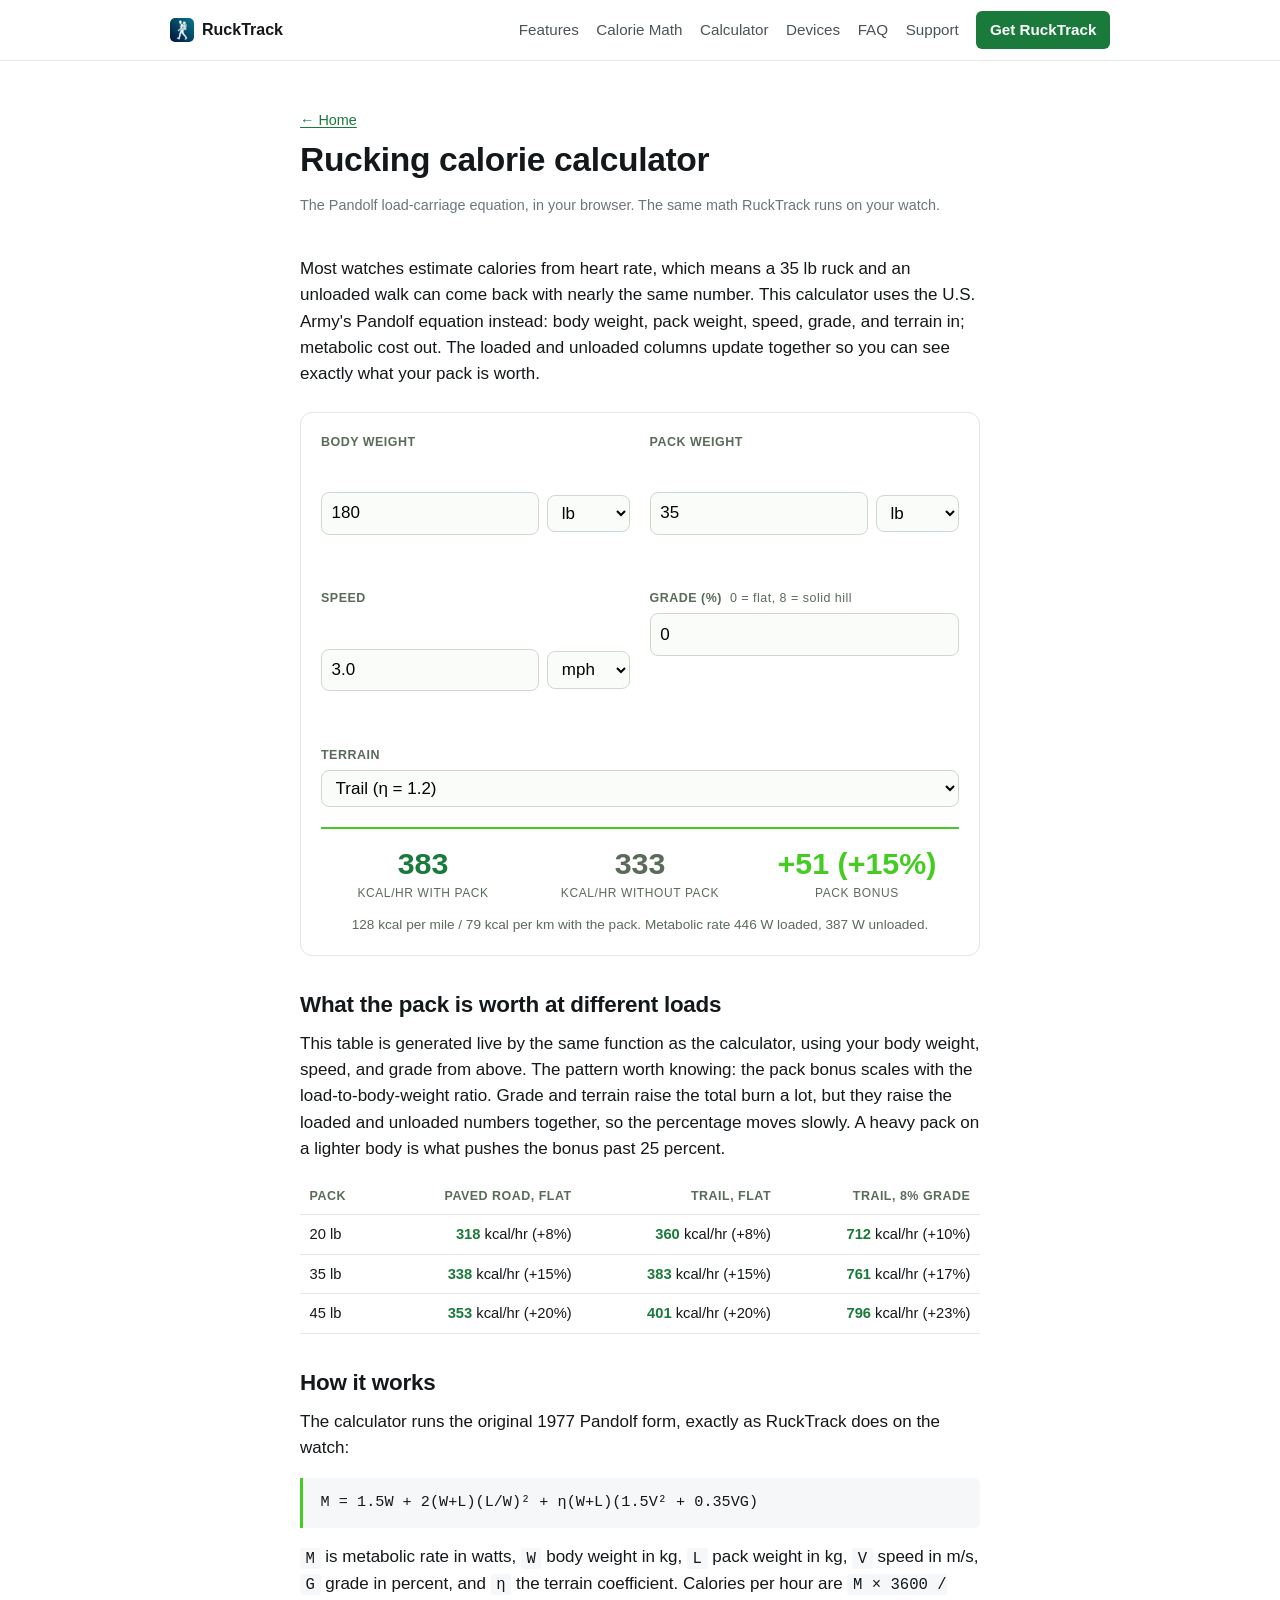
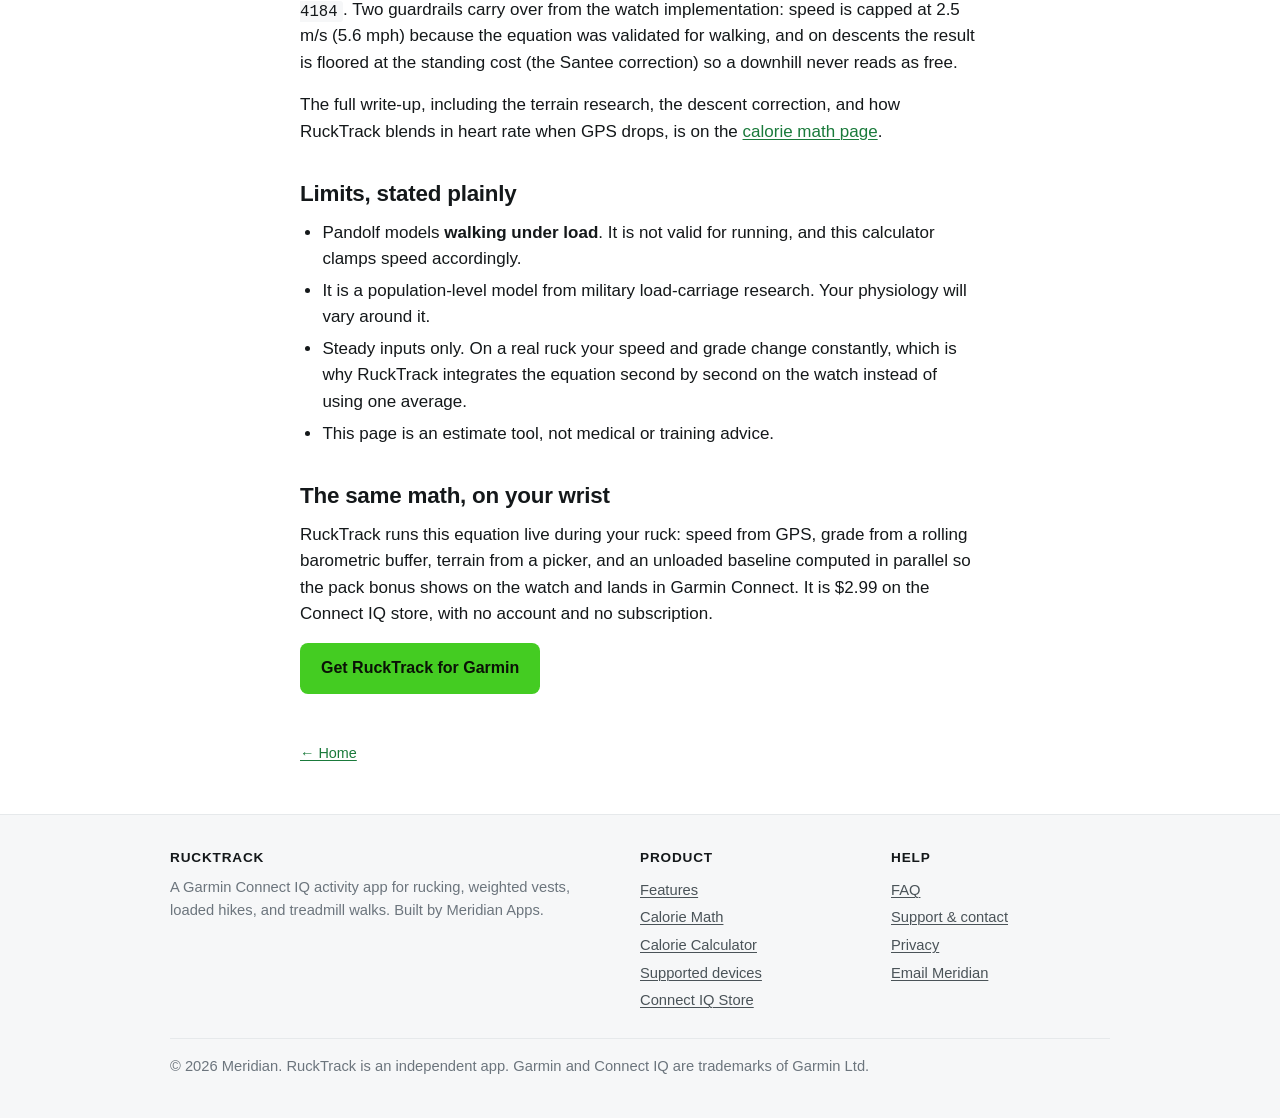
==== calculator.html @ ff13ce4f "Add interactive rucking calorie calculator (Pandolf equation) New calculator.html: body weight, pack" ====
<!DOCTYPE html>
<html lang="en">
<head>
<meta charset="utf-8">
<meta name="viewport" content="width=device-width,initial-scale=1">
<title>Rucking Calorie Calculator (Pandolf Equation) — RuckTrack</title>
<meta name="description" content="Free rucking calorie calculator using the U.S. Army Pandolf equation. Enter body weight, pack weight, speed, grade, and terrain to see calories per hour, loaded vs unloaded.">
<link rel="canonical" href="https://meridian-apps.github.io/rucktrack-docs/calculator.html">
<meta property="og:type" content="website">
<meta property="og:title" content="Rucking Calorie Calculator (Pandolf Equation)">
<meta property="og:description" content="Enter body weight, pack weight, speed, grade, and terrain. See calories per hour for a loaded carry vs an unloaded walk, computed with the U.S. Army Pandolf equation.">
<meta property="og:url" content="https://meridian-apps.github.io/rucktrack-docs/calculator.html">
<meta property="og:image" content="https://meridian-apps.github.io/rucktrack-docs/og-image.png">
<meta name="twitter:card" content="summary_large_image">
<meta name="twitter:title" content="Rucking Calorie Calculator (Pandolf Equation)">
<meta name="twitter:description" content="Calories per hour for a loaded carry vs an unloaded walk, computed with the U.S. Army Pandolf equation.">
<meta name="twitter:image" content="https://meridian-apps.github.io/rucktrack-docs/og-image.png">
<link rel="icon" type="image/png" href="icon.png">
<link rel="stylesheet" href="style.css">
<script type="application/ld+json">
{
  "@context": "https://schema.org",
  "@type": "WebApplication",
  "name": "Rucking Calorie Calculator",
  "url": "https://meridian-apps.github.io/rucktrack-docs/calculator.html",
  "applicationCategory": "HealthApplication",
  "operatingSystem": "Any (web browser)",
  "offers": { "@type": "Offer", "price": "0", "priceCurrency": "USD" },
  "description": "Rucking calorie calculator based on the U.S. Army Pandolf load-carriage equation: body weight, pack weight, speed, grade, and terrain in; calories per hour out, loaded vs unloaded.",
  "publisher": { "@type": "Organization", "name": "Meridian Apps" }
}
</script>
<style>
.calc { background: #fff; border: 1px solid #e2e8e2; border-radius: 12px; padding: 1.25rem; margin: 1.5rem 0; }
.calc-grid { display: grid; grid-template-columns: 1fr 1fr; gap: 0.9rem 1.2rem; }
@media (max-width: 560px) { .calc-grid { grid-template-columns: 1fr; } }
.calc label { display: block; font-size: 0.78rem; font-weight: 600; letter-spacing: 0.04em; text-transform: uppercase; color: #5a6b5a; margin-bottom: 0.3rem; }
.calc .row { display: flex; gap: 0.5rem; }
.calc input[type=number], .calc select { font: inherit; padding: 0.45rem 0.6rem; border: 1px solid #cfd8cf; border-radius: 8px; width: 100%; background: #fafcfa; }
.calc input[type=number]:focus, .calc select:focus { outline: 2px solid var(--brand-glow); border-color: var(--brand-glow); }
.calc .unit { flex: 0 0 5.2rem; }
.calc-results { margin-top: 1.25rem; padding-top: 1.1rem; border-top: 2px solid var(--brand-glow); display: grid; grid-template-columns: repeat(3, 1fr); gap: 0.8rem; text-align: center; }
@media (max-width: 560px) { .calc-results { grid-template-columns: 1fr; } }
.calc-results .num { font-size: 1.9rem; font-weight: 700; color: var(--brand); line-height: 1.1; }
.calc-results .num.bonus { color: var(--brand-glow); }
.calc-results .lbl { font-size: 0.75rem; letter-spacing: 0.05em; text-transform: uppercase; color: #5a6b5a; margin-top: 0.25rem; }
.calc-sub { text-align: center; font-size: 0.85rem; color: #5a6b5a; margin-top: 0.7rem; }
.calc-note { font-size: 0.8rem; color: #8a6d1f; background: #fdf6e3; border-radius: 8px; padding: 0.45rem 0.7rem; margin-top: 0.8rem; display: none; }
table.scen { width: 100%; border-collapse: collapse; margin: 1rem 0; font-size: 0.92rem; }
table.scen th, table.scen td { padding: 0.5rem 0.6rem; border-bottom: 1px solid #e2e8e2; text-align: right; }
table.scen th:first-child, table.scen td:first-child { text-align: left; }
table.scen thead th { font-size: 0.78rem; letter-spacing: 0.04em; text-transform: uppercase; color: #5a6b5a; }
table.scen td b { color: var(--brand); }
</style>
</head>
<body>

<nav class="topnav">
  <div class="topnav-inner">
    <a class="topnav-brand" href="./"><img src="icon.png" alt=""> RuckTrack</a>
    <div class="topnav-links">
      <a href="features.html">Features</a>
      <a href="calorie-math.html">Calorie Math</a>
      <a href="calculator.html">Calculator</a>
      <a href="devices.html">Devices</a>
      <a href="faq.html">FAQ</a>
      <a href="support.html">Support</a>
      <a class="topnav-cta" href="https://apps.garmin.com/apps/201e9e43-f33c-4b56-b3f5-8a67184e3d1c">Get RuckTrack</a>
    </div>
  </div>
</nav>

<div class="wrap-narrow content-page">
<div class="page-head">
<p class="back"><a href="./">&larr; Home</a></p>
<h1>Rucking calorie calculator</h1>
<p class="updated">The Pandolf load-carriage equation, in your browser. The same math RuckTrack runs on your watch.</p>
</div>

<p>Most watches estimate calories from heart rate, which means a 35 lb ruck and an unloaded walk can come back with nearly the same number. This calculator uses the U.S. Army's Pandolf equation instead: body weight, pack weight, speed, grade, and terrain in; metabolic cost out. The loaded and unloaded columns update together so you can see exactly what your pack is worth.</p>

<div class="calc" id="calc">
  <div class="calc-grid">
    <div>
      <label for="bw">Body weight</label>
      <div class="row">
        <input type="number" id="bw" value="180" min="60" max="660" step="1">
        <select id="bwu" class="unit"><option value="lb" selected>lb</option><option value="kg">kg</option></select>
      </div>
    </div>
    <div>
      <label for="pw">Pack weight</label>
      <div class="row">
        <input type="number" id="pw" value="35" min="0" max="220" step="1">
        <select id="pwu" class="unit"><option value="lb" selected>lb</option><option value="kg">kg</option></select>
      </div>
    </div>
    <div>
      <label for="sp">Speed</label>
      <div class="row">
        <input type="number" id="sp" value="3.0" min="0.5" max="6" step="0.1">
        <select id="spu" class="unit"><option value="mph" selected>mph</option><option value="kmh">km/h</option></select>
      </div>
    </div>
    <div>
      <label for="gr">Grade (%) <span style="font-weight:400;text-transform:none">&nbsp;0 = flat, 8 = solid hill</span></label>
      <input type="number" id="gr" value="0" min="-20" max="20" step="1">
    </div>
    <div style="grid-column: 1 / -1;">
      <label for="tr">Terrain</label>
      <select id="tr">
        <option value="1.0">Paved road (&eta; = 1.0)</option>
        <option value="1.05">Gravel / dirt road (&eta; = 1.05)</option>
        <option value="1.2" selected>Trail (&eta; = 1.2)</option>
        <option value="1.5">Sand (&eta; = 1.5)</option>
        <option value="2.5">Soft snow (&eta; = 2.5)</option>
      </select>
    </div>
  </div>

  <div class="calc-results">
    <div><div class="num" id="rLoaded">&ndash;</div><div class="lbl">kcal/hr with pack</div></div>
    <div><div class="num" id="rUnloaded" style="color:#5a6b5a">&ndash;</div><div class="lbl">kcal/hr without pack</div></div>
    <div><div class="num bonus" id="rBonus">&ndash;</div><div class="lbl">pack bonus</div></div>
  </div>
  <div class="calc-sub" id="rSub"></div>
  <div class="calc-note" id="rNote"></div>
</div>

<h2>What the pack is worth at different loads</h2>
<p>This table is generated live by the same function as the calculator, using your body weight, speed, and grade from above. The pattern worth knowing: the pack bonus scales with the load-to-body-weight ratio. Grade and terrain raise the total burn a lot, but they raise the loaded and unloaded numbers together, so the percentage moves slowly. A heavy pack on a lighter body is what pushes the bonus past 25 percent.</p>

<table class="scen" id="scenTable">
  <thead><tr><th>Pack</th><th>Paved road, flat</th><th>Trail, flat</th><th>Trail, 8% grade</th></tr></thead>
  <tbody></tbody>
</table>

<h2>How it works</h2>
<p>The calculator runs the original 1977 Pandolf form, exactly as RuckTrack does on the watch:</p>
<div class="formula">
M = 1.5W + 2(W+L)(L/W)&sup2; + &eta;(W+L)(1.5V&sup2; + 0.35VG)
</div>
<p><code>M</code> is metabolic rate in watts, <code>W</code> body weight in kg, <code>L</code> pack weight in kg, <code>V</code> speed in m/s, <code>G</code> grade in percent, and <code>&eta;</code> the terrain coefficient. Calories per hour are <code>M &times; 3600 / 4184</code>. Two guardrails carry over from the watch implementation: speed is capped at 2.5 m/s (5.6 mph) because the equation was validated for walking, and on descents the result is floored at the standing cost (the Santee correction) so a downhill never reads as free.</p>
<p>The full write-up, including the terrain research, the descent correction, and how RuckTrack blends in heart rate when GPS drops, is on the <a href="calorie-math.html">calorie math page</a>.</p>

<h2>Limits, stated plainly</h2>
<ul>
  <li>Pandolf models <strong>walking under load</strong>. It is not valid for running, and this calculator clamps speed accordingly.</li>
  <li>It is a population-level model from military load-carriage research. Your physiology will vary around it.</li>
  <li>Steady inputs only. On a real ruck your speed and grade change constantly, which is why RuckTrack integrates the equation second by second on the watch instead of using one average.</li>
  <li>This page is an estimate tool, not medical or training advice.</li>
</ul>

<h2>The same math, on your wrist</h2>
<p>RuckTrack runs this equation live during your ruck: speed from GPS, grade from a rolling barometric buffer, terrain from a picker, and an unloaded baseline computed in parallel so the pack bonus shows on the watch and lands in Garmin Connect. It is $2.99 on the Connect IQ store, with no account and no subscription.</p>
<p><a class="btn btn-primary" href="https://apps.garmin.com/apps/201e9e43-f33c-4b56-b3f5-8a67184e3d1c">Get RuckTrack for Garmin</a></p>

<p class="back" style="margin-top: 2rem;"><a href="./">&larr; Home</a></p>

</div>

<footer class="site-footer">
  <div class="wrap">
    <div class="footer-cols">
      <div>
        <h5>RuckTrack</h5>
        <p>A Garmin Connect IQ activity app for rucking, weighted vests, loaded hikes, and treadmill walks. Built by Meridian Apps.</p>
      </div>
      <div>
        <h5>Product</h5>
        <ul>
          <li><a href="features.html">Features</a></li>
          <li><a href="calorie-math.html">Calorie Math</a></li>
          <li><a href="calculator.html">Calorie Calculator</a></li>
          <li><a href="devices.html">Supported devices</a></li>
          <li><a href="https://apps.garmin.com/apps/201e9e43-f33c-4b56-b3f5-8a67184e3d1c">Connect IQ Store</a></li>
        </ul>
      </div>
      <div>
        <h5>Help</h5>
        <ul>
          <li><a href="faq.html">FAQ</a></li>
          <li><a href="support.html">Support &amp; contact</a></li>
          <li><a href="privacy.html">Privacy</a></li>
          <li><a href="mailto:garmin.lanam+rucktrack@gmail.com">Email Meridian</a></li>
        </ul>
      </div>
    </div>
    <div class="footer-bottom">
      &copy; 2026 Meridian. RuckTrack is an independent app. Garmin and Connect IQ are trademarks of Garmin Ltd.
    </div>
  </div>
</footer>

<script>
(function () {
  "use strict";
  var LB = 0.45359237, MPH = 0.44704, KCAL = 3600 / 4184, CAP = 2.5;

  // Mirrors RuckSession.computePandolfWatts on the watch, including the
  // 2.5 m/s walking cap and the Santee descent floor.
  function pandolfWatts(w, l, v, g, eta) {
    var vc = Math.min(v, CAP);
    var m = 1.5 * w
          + 2 * (w + l) * (l / w) * (l / w)
          + eta * (w + l) * (1.5 * vc * vc + 0.35 * vc * g);
    var floor = 1.5 * w;
    if (g < 0 && m < floor) { m = floor; }
    return m;
  }

  function $(id) { return document.getElementById(id); }
  function val(id) { return parseFloat($(id).value); }

  function readInputs() {
    var bw = val("bw"), pw = val("pw"), sp = val("sp"), gr = val("gr");
    if (!(bw > 0) || !(pw >= 0) || !(sp > 0) || isNaN(gr)) { return null; }
    return {
      wKg: $("bwu").value === "lb" ? bw * LB : bw,
      lKg: $("pwu").value === "lb" ? pw * LB : pw,
      vMs: $("spu").value === "mph" ? sp * MPH : sp / 3.6,
      g: gr,
      eta: parseFloat($("tr").value),
      spRaw: sp, spUnit: $("spu").value
    };
  }

  function update() {
    var i = readInputs();
    if (!i) { return; }
    var mL = pandolfWatts(i.wKg, i.lKg, i.vMs, i.g, i.eta);
    var mU = pandolfWatts(i.wKg, 0, i.vMs, i.g, i.eta);
    var hL = mL * KCAL, hU = mU * KCAL;
    var bonusK = hL - hU;
    var bonusP = hU > 0 ? (bonusK / hU) * 100 : 0;

    $("rLoaded").textContent = Math.round(hL);
    $("rUnloaded").textContent = Math.round(hU);
    $("rBonus").textContent = "+" + Math.round(bonusK) + " (+" + bonusP.toFixed(0) + "%)";

    var vEff = Math.min(i.vMs, CAP);
    var perMile = hL / (vEff / MPH);
    var perKm = hL / (vEff * 3.6);
    $("rSub").textContent = Math.round(perMile) + " kcal per mile / " + Math.round(perKm) +
      " kcal per km with the pack. Metabolic rate " + Math.round(mL) + " W loaded, " + Math.round(mU) + " W unloaded.";

    var notes = [];
    if (i.vMs > CAP) {
      notes.push("Speed capped at 2.5 m/s (5.6 mph / 9.0 km/h): Pandolf is validated for walking, so faster inputs are clamped, exactly as on the watch.");
    }
    var rawL = 1.5 * i.wKg + 2 * (i.wKg + i.lKg) * (i.lKg / i.wKg) * (i.lKg / i.wKg)
             + i.eta * (i.wKg + i.lKg) * (1.5 * Math.min(i.vMs, CAP) * Math.min(i.vMs, CAP) + 0.35 * Math.min(i.vMs, CAP) * i.g);
    if (i.g < 0 && rawL < 1.5 * i.wKg) {
      notes.push("Descent floor active: the raw equation went below standing cost, so the result is floored at 1.5W (the Santee correction).");
    }
    $("rNote").style.display = notes.length ? "block" : "none";
    $("rNote").textContent = notes.join(" ");

    renderTable(i);
  }

  function renderTable(i) {
    var loadsLb = [20, 35, 45];
    var cols = [{ eta: 1.0, g: 0 }, { eta: 1.2, g: 0 }, { eta: 1.2, g: 8 }];
    var tb = $("scenTable").tBodies[0];
    tb.innerHTML = "";
    loadsLb.forEach(function (lb) {
      var lKg = lb * LB;
      var tr = document.createElement("tr");
      var cells = ["<td>" + lb + " lb</td>"];
      cols.forEach(function (c) {
        var lo = pandolfWatts(i.wKg, lKg, i.vMs, c.g, c.eta) * KCAL;
        var un = pandolfWatts(i.wKg, 0, i.vMs, c.g, c.eta) * KCAL;
        var pct = un > 0 ? ((lo - un) / un) * 100 : 0;
        cells.push("<td><b>" + Math.round(lo) + "</b> kcal/hr (+" + pct.toFixed(0) + "%)</td>");
      });
      tr.innerHTML = cells.join("");
      tb.appendChild(tr);
    });
  }

  ["bw", "bwu", "pw", "pwu", "sp", "spu", "gr", "tr"].forEach(function (id) {
    $(id).addEventListener("input", update);
    $(id).addEventListener("change", update);
  });
  update();
})();
</script>

</body>
</html>
---- style.css ----
/* RuckTrack docs — Meridian
   Light theme, AMOLED-friendly hero band, mobile-first.
*/

:root {
  --ink: #14181a;
  --ink-soft: #4a5358;
  --ink-mute: #6c757d;
  --paper: #ffffff;
  --paper-soft: #f6f7f8;
  --paper-edge: #e6e9eb;
  --brand: #1a7a3b;       /* darker green for links, AA contrast on white */
  --brand-glow: #44CC22;  /* in-app vibrant green for accents */
  --hero-bg: #0c0f10;     /* near-black for AMOLED showcase band */
  --hero-ink: #f5f7f8;
}

* {
  box-sizing: border-box;
}

html {
  -webkit-text-size-adjust: 100%;
}

body {
  font-family: -apple-system, BlinkMacSystemFont, "Segoe UI", Roboto, "Helvetica Neue", Arial, sans-serif;
  margin: 0;
  padding: 0;
  color: var(--ink);
  background: var(--paper);
  line-height: 1.55;
  font-size: 17px;
}

img {
  max-width: 100%;
  height: auto;
  display: block;
}

a {
  color: var(--brand);
  text-decoration: underline;
  text-decoration-thickness: 1px;
  text-underline-offset: 2px;
}
a:hover { text-decoration-thickness: 2px; }

code {
  background: var(--paper-soft);
  padding: 0.1rem 0.35rem;
  border-radius: 3px;
  font-size: 0.92em;
  font-family: ui-monospace, SFMono-Regular, "SF Mono", Menlo, Consolas, monospace;
}

/* ---------- Layout primitives ---------- */

.wrap {
  max-width: 980px;
  margin: 0 auto;
  padding: 0 1.25rem;
}

.wrap-narrow {
  max-width: 720px;
  margin: 0 auto;
  padding: 0 1.25rem;
}

/* ---------- Top nav ---------- */

.topnav {
  background: var(--paper);
  border-bottom: 1px solid var(--paper-edge);
  position: sticky;
  top: 0;
  z-index: 10;
  backdrop-filter: saturate(180%) blur(10px);
  -webkit-backdrop-filter: saturate(180%) blur(10px);
  background: rgba(255,255,255,0.92);
}
.topnav-inner {
  max-width: 980px;
  margin: 0 auto;
  padding: 0.7rem 1.25rem;
  display: flex;
  align-items: center;
  gap: 1.25rem;
  flex-wrap: wrap;
}
.topnav-brand {
  font-weight: 700;
  font-size: 1rem;
  color: var(--ink);
  text-decoration: none;
  display: flex;
  align-items: center;
  gap: 0.5rem;
}
.topnav-brand img {
  width: 24px;
  height: 24px;
  border-radius: 5px;
}
.topnav-links {
  margin-left: auto;
  display: flex;
  gap: 1.1rem;
  align-items: center;
  flex-wrap: wrap;
}
.topnav-links a {
  color: var(--ink-soft);
  text-decoration: none;
  font-size: 0.95rem;
}
.topnav-links a:hover { color: var(--brand); }
.topnav-cta {
  background: var(--brand);
  color: #fff !important;
  padding: 0.45rem 0.85rem;
  border-radius: 6px;
  font-weight: 600;
  font-size: 0.9rem;
}
.topnav-cta:hover { background: #14622f; }

/* ---------- Hero ---------- */

.hero {
  background: var(--hero-bg);
  color: var(--hero-ink);
  padding: 3.5rem 0 3rem;
  position: relative;
  overflow: hidden;
}
.hero::after {
  content: "";
  position: absolute;
  inset: auto 0 0 0;
  height: 1px;
  background: linear-gradient(90deg, transparent, rgba(68,204,34,0.6), transparent);
}
.hero-inner {
  max-width: 980px;
  margin: 0 auto;
  padding: 0 1.25rem;
  display: grid;
  grid-template-columns: 1.1fr 0.9fr;
  gap: 2.5rem;
  align-items: center;
}
.hero h1 {
  font-size: 2.6rem;
  line-height: 1.1;
  margin: 0 0 0.75rem;
  letter-spacing: -0.01em;
  font-weight: 700;
}
.hero-tag {
  color: var(--brand-glow);
  font-weight: 600;
  font-size: 0.9rem;
  text-transform: uppercase;
  letter-spacing: 0.06em;
  margin: 0 0 0.75rem;
}
.hero-lede {
  font-size: 1.15rem;
  color: #c8cdd0;
  margin: 0 0 1.5rem;
  max-width: 30rem;
}
.hero-ctas {
  display: flex;
  gap: 0.85rem;
  flex-wrap: wrap;
  align-items: center;
}
.btn {
  display: inline-block;
  padding: 0.75rem 1.25rem;
  border-radius: 8px;
  font-weight: 600;
  text-decoration: none;
  font-size: 1rem;
  border: 1px solid transparent;
  transition: background 0.15s, border 0.15s;
}
.btn-primary {
  background: var(--brand-glow);
  color: #0a1206;
}
.btn-primary:hover { background: #57e034; }
.btn-secondary {
  background: transparent;
  color: var(--hero-ink);
  border-color: rgba(255,255,255,0.25);
}
.btn-secondary:hover { border-color: var(--brand-glow); color: var(--brand-glow); }
.hero-price {
  color: #9aa3a8;
  font-size: 0.95rem;
  margin: 1rem 0 0;
}
.hero-shot {
  display: flex;
  justify-content: center;
}
.hero-shot img {
  max-width: 340px;
  width: 100%;
  filter: drop-shadow(0 20px 60px rgba(68,204,34,0.18)) drop-shadow(0 6px 20px rgba(0,0,0,0.45));
}

/* ---------- Sections ---------- */

section {
  padding: 3.5rem 0;
  border-bottom: 1px solid var(--paper-edge);
}
section.alt {
  background: var(--paper-soft);
}
section:last-of-type { border-bottom: 0; }

.eyebrow {
  color: var(--brand);
  font-weight: 600;
  font-size: 0.85rem;
  text-transform: uppercase;
  letter-spacing: 0.08em;
  margin: 0 0 0.5rem;
}
h2 {
  font-size: 1.75rem;
  margin: 0 0 0.75rem;
  letter-spacing: -0.01em;
}
h3 {
  font-size: 1.15rem;
  margin: 1.5rem 0 0.5rem;
}
p { margin: 0 0 1rem; }
.section-lede {
  font-size: 1.05rem;
  color: var(--ink-soft);
  margin: 0 0 2rem;
  max-width: 40rem;
}

/* ---------- Feature grid ---------- */

.feature-grid {
  display: grid;
  grid-template-columns: repeat(2, 1fr);
  gap: 1.5rem;
  margin: 0;
}
.feature-card {
  background: var(--paper);
  border: 1px solid var(--paper-edge);
  border-radius: 10px;
  padding: 1.5rem;
}
section.alt .feature-card {
  background: var(--paper);
}
.feature-card h3 {
  margin: 0 0 0.5rem;
  font-size: 1.1rem;
}
.feature-card p {
  color: var(--ink-soft);
  font-size: 0.97rem;
  margin: 0;
}

/* ---------- Watch screenshot strip ---------- */

.shots {
  display: grid;
  grid-template-columns: repeat(3, 1fr);
  gap: 1.5rem;
  margin: 2rem 0 0;
}
.shot {
  text-align: center;
}
.shot img {
  background: #000;
  border-radius: 12px;
  margin: 0 auto;
  max-width: 280px;
  width: 100%;
  box-shadow: 0 10px 30px rgba(0,0,0,0.12);
}
.shot-caption {
  margin-top: 0.6rem;
  font-size: 0.9rem;
  color: var(--ink-soft);
}

/* ---------- Feature row (image + text alternating) ---------- */

.row {
  display: grid;
  grid-template-columns: 1fr 1fr;
  gap: 3rem;
  align-items: center;
  margin: 2.5rem 0;
}
.row.reverse .row-text { order: 2; }
.row.reverse .row-shot { order: 1; }
.row-shot img {
  max-width: 320px;
  margin: 0 auto;
  background: #000;
  border-radius: 14px;
  box-shadow: 0 10px 30px rgba(0,0,0,0.12);
}
.row-text h3 {
  margin-top: 0;
  font-size: 1.35rem;
}
.row-text p { color: var(--ink-soft); }

/* ---------- Connect screenshots ---------- */

.connect-row {
  display: grid;
  grid-template-columns: 1fr 1fr;
  gap: 2rem;
  margin: 1.5rem 0 0;
  align-items: flex-start;
}
.connect-row img {
  border-radius: 14px;
  box-shadow: 0 10px 30px rgba(0,0,0,0.12);
  max-width: 380px;
  margin: 0 auto;
  border: 1px solid var(--paper-edge);
}
.connect-row figcaption {
  text-align: center;
  font-size: 0.9rem;
  color: var(--ink-soft);
  margin-top: 0.75rem;
}

/* ---------- Devices ---------- */

.device-grid {
  display: grid;
  grid-template-columns: repeat(2, 1fr);
  gap: 1rem 2rem;
  margin: 1.25rem 0 0;
}
.device-grid h4 {
  margin: 1.25rem 0 0.25rem;
  font-size: 0.85rem;
  text-transform: uppercase;
  letter-spacing: 0.06em;
  color: var(--ink-mute);
}
.device-grid ul {
  margin: 0;
  padding: 0;
  list-style: none;
}
.device-grid li {
  padding: 0.15rem 0;
  font-size: 0.97rem;
}

/* ---------- CTA band ---------- */

.cta-band {
  background: var(--hero-bg);
  color: var(--hero-ink);
  padding: 3rem 0;
  text-align: center;
}
.cta-band h2 {
  color: var(--hero-ink);
  margin: 0 0 0.5rem;
}
.cta-band p {
  color: #c8cdd0;
  margin: 0 0 1.5rem;
}
.cta-band .btn-primary { background: var(--brand-glow); color: #0a1206; }

/* ---------- TOC, content pages ---------- */

.page-head {
  padding: 2.5rem 0 1.5rem;
}
.page-head h1 {
  margin: 0 0 0.5rem;
  font-size: 2.1rem;
  letter-spacing: -0.01em;
}
.page-head .updated,
.updated {
  color: var(--ink-mute);
  font-size: 0.9rem;
}

.toc {
  background: var(--paper-soft);
  padding: 1.1rem 1.5rem;
  border-radius: 8px;
  margin: 1.5rem 0 2rem;
  border: 1px solid var(--paper-edge);
}
.toc ol { margin: 0; padding-left: 1.25rem; }
.toc a { color: var(--ink); text-decoration: none; }
.toc a:hover { text-decoration: underline; }

.content-page {
  padding-bottom: 3rem;
}
.content-page h2 {
  font-size: 1.4rem;
  margin: 2rem 0 0.5rem;
  scroll-margin-top: 5rem;
}
.content-page h3 {
  font-size: 1.1rem;
  margin: 1.5rem 0 0.5rem;
}
.content-page ul, .content-page ol {
  padding-left: 1.4rem;
  margin: 0.5rem 0 1.25rem;
}
.content-page li { margin-bottom: 0.35rem; }

.back {
  font-size: 0.9rem;
  display: inline-block;
  margin: 0.5rem 0 0;
}

/* ---------- Math block ---------- */
.formula {
  background: var(--paper-soft);
  border-left: 3px solid var(--brand-glow);
  padding: 0.85rem 1.1rem;
  font-family: ui-monospace, SFMono-Regular, "SF Mono", Menlo, Consolas, monospace;
  font-size: 0.95rem;
  margin: 1rem 0;
  overflow-x: auto;
  border-radius: 0 6px 6px 0;
}
.formula em { color: var(--ink-mute); font-style: normal; }

/* ---------- Footer ---------- */

footer.site-footer {
  background: var(--paper-soft);
  border-top: 1px solid var(--paper-edge);
  padding: 2rem 0 2.5rem;
  color: var(--ink-mute);
  font-size: 0.92rem;
  margin-top: 0;
}
footer.site-footer a { color: var(--ink-soft); }
.footer-cols {
  display: grid;
  grid-template-columns: 2fr 1fr 1fr;
  gap: 2rem;
}
.footer-cols h5 {
  margin: 0 0 0.5rem;
  font-size: 0.85rem;
  text-transform: uppercase;
  letter-spacing: 0.06em;
  color: var(--ink);
}
.footer-cols ul {
  list-style: none;
  padding: 0;
  margin: 0;
}
.footer-cols li { padding: 0.15rem 0; }
.footer-bottom {
  margin-top: 1.5rem;
  padding-top: 1rem;
  border-top: 1px solid var(--paper-edge);
}

/* ---------- Mobile ---------- */

@media (max-width: 760px) {
  body { font-size: 16px; }
  .hero { padding: 2.25rem 0 2rem; }
  .hero-inner {
    grid-template-columns: 1fr;
    gap: 1.5rem;
    text-align: center;
  }
  .hero h1 { font-size: 2rem; }
  .hero-lede { margin-left: auto; margin-right: auto; }
  .hero-ctas { justify-content: center; }
  .hero-shot img { max-width: 260px; }
  section { padding: 2.5rem 0; }
  h2 { font-size: 1.45rem; }
  .feature-grid {
    grid-template-columns: 1fr;
    gap: 1rem;
  }
  .shots { grid-template-columns: repeat(2, 1fr); gap: 1rem; }
  .row { grid-template-columns: 1fr; gap: 1.25rem; }
  .row.reverse .row-text,
  .row.reverse .row-shot { order: 0; }
  .row-shot img { max-width: 240px; }
  .connect-row { grid-template-columns: 1fr; }
  .device-grid { grid-template-columns: 1fr; gap: 0.25rem; }
  .topnav-links { gap: 0.75rem; font-size: 0.9rem; }
  .footer-cols { grid-template-columns: 1fr; gap: 1.25rem; }
  .toc { padding: 1rem 1.25rem; }
}

@media (max-width: 420px) {
  .shots { grid-template-columns: 1fr; }
  .topnav-inner { padding: 0.6rem 1rem; }
  .topnav-links a:not(.topnav-cta) { display: none; }
  .topnav-cta { padding: 0.4rem 0.75rem; font-size: 0.85rem; }
}
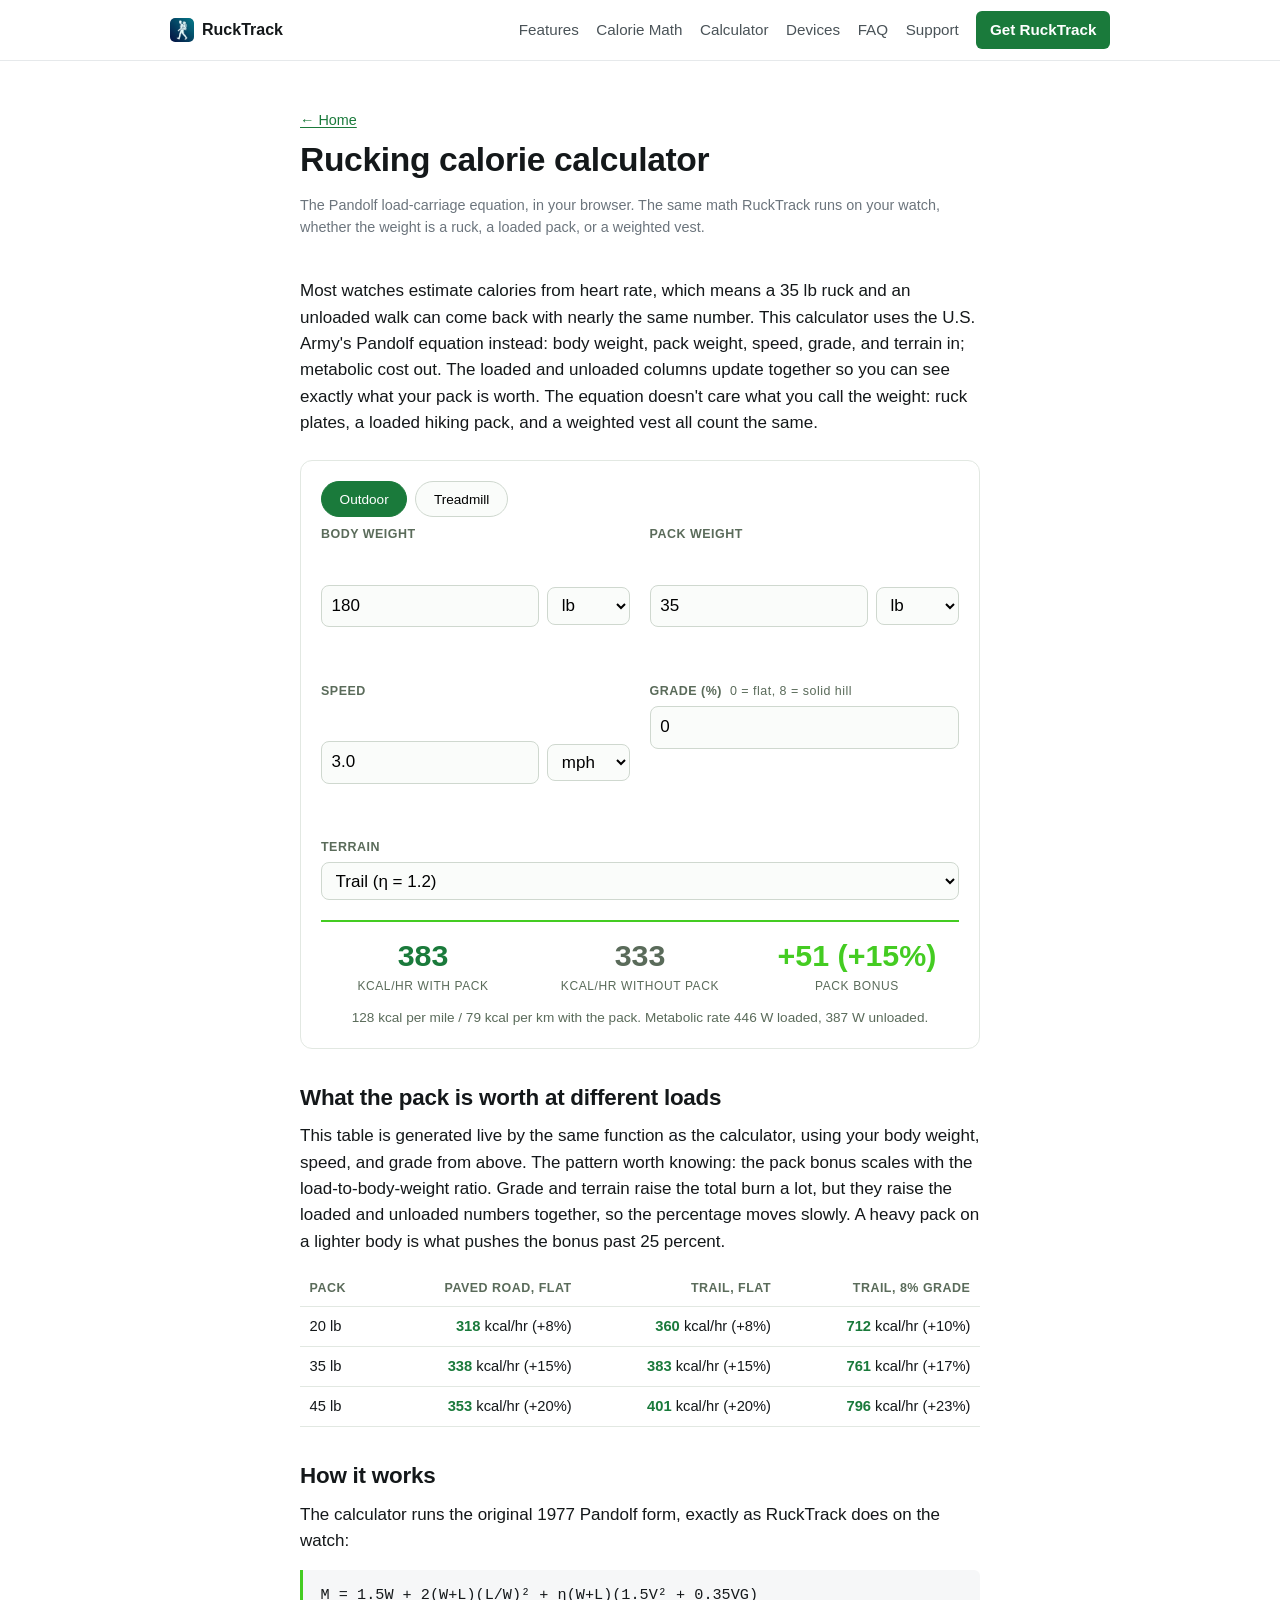
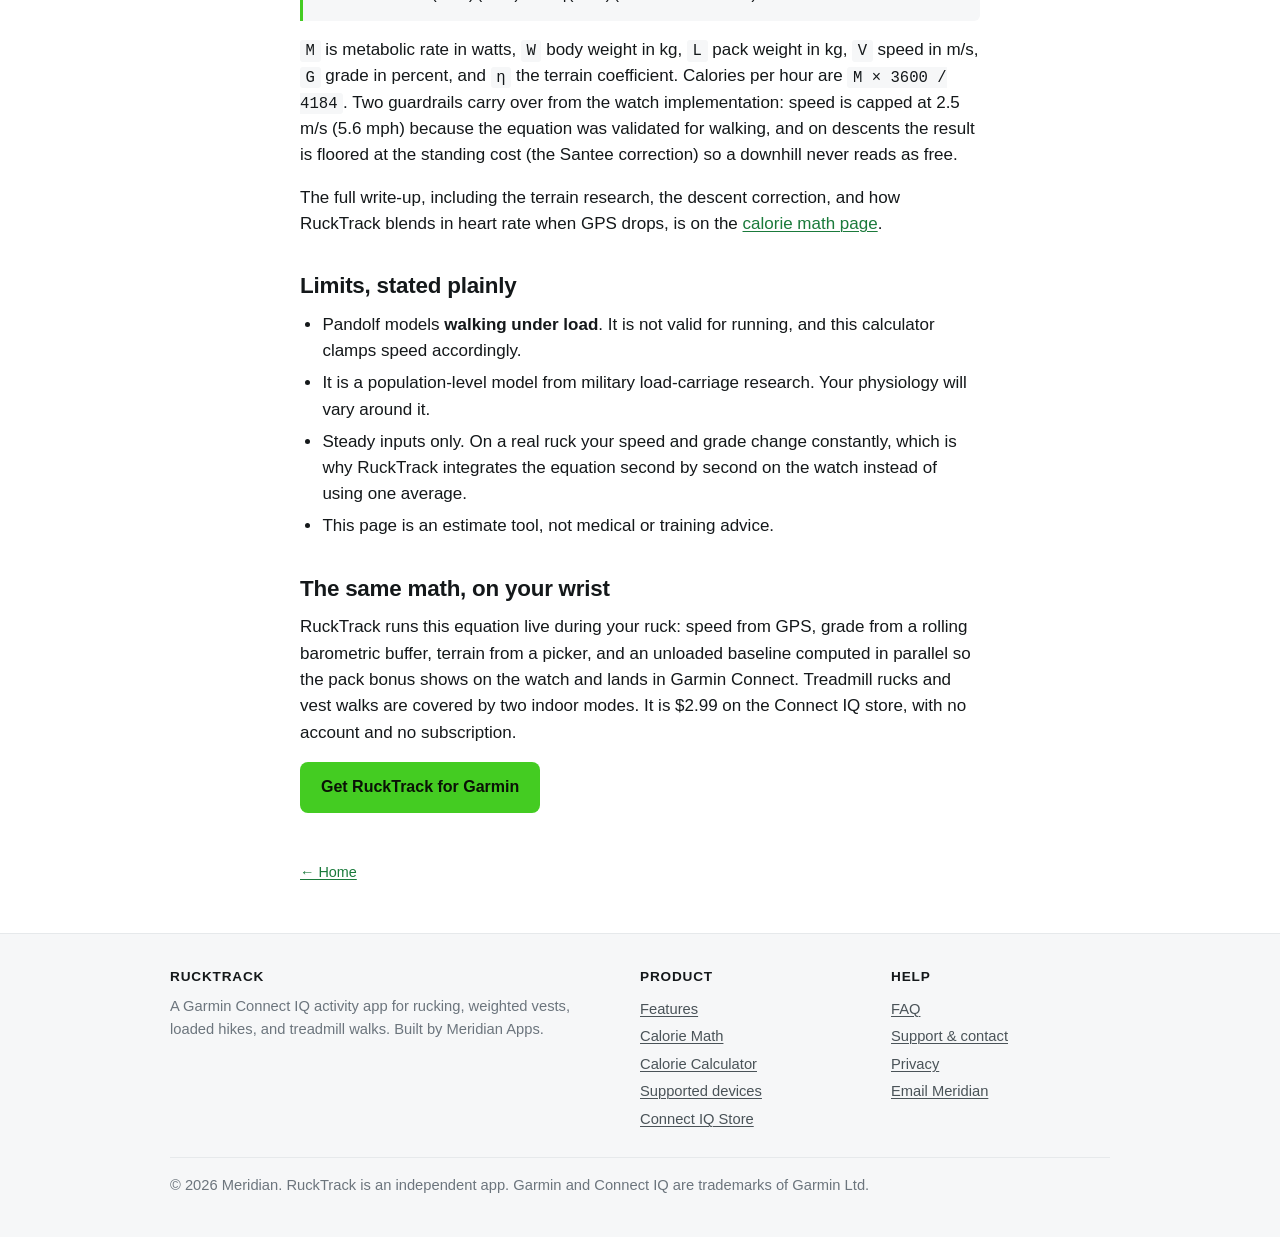
==== commit 215c13ce: "Calculator: treadmill mode + vest/hike-inclusive copy; calorie-math: add Snow coefficient Treadmill " ====
--- a/calculator.html
+++ b/calculator.html
@@ -4,16 +4,16 @@
 <meta charset="utf-8">
 <meta name="viewport" content="width=device-width,initial-scale=1">
 <title>Rucking Calorie Calculator (Pandolf Equation) — RuckTrack</title>
-<meta name="description" content="Free rucking calorie calculator using the U.S. Army Pandolf equation. Enter body weight, pack weight, speed, grade, and terrain to see calories per hour, loaded vs unloaded.">
+<meta name="description" content="Free calorie calculator for rucking, weighted vest walks, and loaded hikes, using the U.S. Army Pandolf equation. Outdoor or treadmill: body weight, pack weight, speed, grade, and terrain in; calories per hour out, loaded vs unloaded.">
 <link rel="canonical" href="https://meridian-apps.github.io/rucktrack-docs/calculator.html">
 <meta property="og:type" content="website">
 <meta property="og:title" content="Rucking Calorie Calculator (Pandolf Equation)">
-<meta property="og:description" content="Enter body weight, pack weight, speed, grade, and terrain. See calories per hour for a loaded carry vs an unloaded walk, computed with the U.S. Army Pandolf equation.">
+<meta property="og:description" content="Calories per hour for a loaded carry vs an unloaded walk, computed with the U.S. Army Pandolf equation. Works for rucks, loaded packs, and weighted vests, outdoors or on the treadmill.">
 <meta property="og:url" content="https://meridian-apps.github.io/rucktrack-docs/calculator.html">
 <meta property="og:image" content="https://meridian-apps.github.io/rucktrack-docs/og-image.png">
 <meta name="twitter:card" content="summary_large_image">
 <meta name="twitter:title" content="Rucking Calorie Calculator (Pandolf Equation)">
-<meta name="twitter:description" content="Calories per hour for a loaded carry vs an unloaded walk, computed with the U.S. Army Pandolf equation.">
+<meta name="twitter:description" content="Calories per hour for a loaded carry vs an unloaded walk: rucks, loaded packs, and weighted vests, outdoors or on the treadmill.">
 <meta name="twitter:image" content="https://meridian-apps.github.io/rucktrack-docs/og-image.png">
 <link rel="icon" type="image/png" href="icon.png">
 <link rel="stylesheet" href="style.css">
@@ -26,12 +26,16 @@
   "applicationCategory": "HealthApplication",
   "operatingSystem": "Any (web browser)",
   "offers": { "@type": "Offer", "price": "0", "priceCurrency": "USD" },
-  "description": "Rucking calorie calculator based on the U.S. Army Pandolf load-carriage equation: body weight, pack weight, speed, grade, and terrain in; calories per hour out, loaded vs unloaded.",
+  "description": "Calorie calculator for rucking, weighted vest walks, and loaded hikes, based on the U.S. Army Pandolf load-carriage equation. Outdoor and treadmill modes: body weight, pack weight, speed, grade, and terrain in; calories per hour out, loaded vs unloaded.",
   "publisher": { "@type": "Organization", "name": "Meridian Apps" }
 }
 </script>
 <style>
 .calc { background: #fff; border: 1px solid #e2e8e2; border-radius: 12px; padding: 1.25rem; margin: 1.5rem 0; }
+.calc-mode { display: flex; gap: 0.5rem; margin-bottom: 0.5rem; }
+.calc-mode button { font: inherit; font-size: 0.85rem; padding: 0.4rem 1.1rem; border: 1px solid #cfd8cf; border-radius: 999px; background: #fafcfa; cursor: pointer; }
+.calc-mode button.active { background: var(--brand); color: #fff; border-color: var(--brand); }
+.calc-mode-note { font-size: 0.8rem; color: #5a6b5a; margin: 0 0 1rem; display: none; }
 .calc-grid { display: grid; grid-template-columns: 1fr 1fr; gap: 0.9rem 1.2rem; }
 @media (max-width: 560px) { .calc-grid { grid-template-columns: 1fr; } }
 .calc label { display: block; font-size: 0.78rem; font-weight: 600; letter-spacing: 0.04em; text-transform: uppercase; color: #5a6b5a; margin-bottom: 0.3rem; }
@@ -74,12 +78,18 @@
 <div class="page-head">
 <p class="back"><a href="./">&larr; Home</a></p>
 <h1>Rucking calorie calculator</h1>
-<p class="updated">The Pandolf load-carriage equation, in your browser. The same math RuckTrack runs on your watch.</p>
+<p class="updated">The Pandolf load-carriage equation, in your browser. The same math RuckTrack runs on your watch, whether the weight is a ruck, a loaded pack, or a weighted vest.</p>
 </div>
 
-<p>Most watches estimate calories from heart rate, which means a 35 lb ruck and an unloaded walk can come back with nearly the same number. This calculator uses the U.S. Army's Pandolf equation instead: body weight, pack weight, speed, grade, and terrain in; metabolic cost out. The loaded and unloaded columns update together so you can see exactly what your pack is worth.</p>
+<p>Most watches estimate calories from heart rate, which means a 35 lb ruck and an unloaded walk can come back with nearly the same number. This calculator uses the U.S. Army's Pandolf equation instead: body weight, pack weight, speed, grade, and terrain in; metabolic cost out. The loaded and unloaded columns update together so you can see exactly what your pack is worth. The equation doesn't care what you call the weight: ruck plates, a loaded hiking pack, and a weighted vest all count the same.</p>
 
 <div class="calc" id="calc">
+  <div class="calc-mode" role="tablist" aria-label="Mode">
+    <button type="button" id="modeOutdoor" class="active">Outdoor</button>
+    <button type="button" id="modeTreadmill">Treadmill</button>
+  </div>
+  <p class="calc-mode-note" id="modeNote">Mirrors RuckTrack's Manual treadmill mode: incline and belt speed into the full equation, terrain fixed at Road (&eta; = 1.0). The app's Auto mode scales the watch's own heart-rate estimate by pack weight instead, which a browser can't reproduce.</p>
+
   <div class="calc-grid">
     <div>
       <label for="bw">Body weight</label>
@@ -96,17 +106,17 @@
       </div>
     </div>
     <div>
-      <label for="sp">Speed</label>
+      <label for="sp" id="spLabel">Speed</label>
       <div class="row">
         <input type="number" id="sp" value="3.0" min="0.5" max="6" step="0.1">
         <select id="spu" class="unit"><option value="mph" selected>mph</option><option value="kmh">km/h</option></select>
       </div>
     </div>
     <div>
-      <label for="gr">Grade (%) <span style="font-weight:400;text-transform:none">&nbsp;0 = flat, 8 = solid hill</span></label>
+      <label for="gr" id="grLabel">Grade (%) <span style="font-weight:400;text-transform:none">&nbsp;0 = flat, 8 = solid hill</span></label>
       <input type="number" id="gr" value="0" min="-20" max="20" step="1">
     </div>
-    <div style="grid-column: 1 / -1;">
+    <div style="grid-column: 1 / -1;" id="terrainField">
       <label for="tr">Terrain</label>
       <select id="tr">
         <option value="1.0">Paved road (&eta; = 1.0)</option>
@@ -131,7 +141,7 @@
 <p>This table is generated live by the same function as the calculator, using your body weight, speed, and grade from above. The pattern worth knowing: the pack bonus scales with the load-to-body-weight ratio. Grade and terrain raise the total burn a lot, but they raise the loaded and unloaded numbers together, so the percentage moves slowly. A heavy pack on a lighter body is what pushes the bonus past 25 percent.</p>
 
 <table class="scen" id="scenTable">
-  <thead><tr><th>Pack</th><th>Paved road, flat</th><th>Trail, flat</th><th>Trail, 8% grade</th></tr></thead>
+  <thead></thead>
   <tbody></tbody>
 </table>
 
@@ -152,7 +162,7 @@
 </ul>
 
 <h2>The same math, on your wrist</h2>
-<p>RuckTrack runs this equation live during your ruck: speed from GPS, grade from a rolling barometric buffer, terrain from a picker, and an unloaded baseline computed in parallel so the pack bonus shows on the watch and lands in Garmin Connect. It is $2.99 on the Connect IQ store, with no account and no subscription.</p>
+<p>RuckTrack runs this equation live during your ruck: speed from GPS, grade from a rolling barometric buffer, terrain from a picker, and an unloaded baseline computed in parallel so the pack bonus shows on the watch and lands in Garmin Connect. Treadmill rucks and vest walks are covered by two indoor modes. It is $2.99 on the Connect IQ store, with no account and no subscription.</p>
 <p><a class="btn btn-primary" href="https://apps.garmin.com/apps/201e9e43-f33c-4b56-b3f5-8a67184e3d1c">Get RuckTrack for Garmin</a></p>
 
 <p class="back" style="margin-top: 2rem;"><a href="./">&larr; Home</a></p>
@@ -196,6 +206,7 @@
 (function () {
   "use strict";
   var LB = 0.45359237, MPH = 0.44704, KCAL = 3600 / 4184, CAP = 2.5;
+  var mode = "outdoor";
 
   // Mirrors RuckSession.computePandolfWatts on the watch, including the
   // 2.5 m/s walking cap and the Santee descent floor.
@@ -220,9 +231,27 @@
       lKg: $("pwu").value === "lb" ? pw * LB : pw,
       vMs: $("spu").value === "mph" ? sp * MPH : sp / 3.6,
       g: gr,
-      eta: parseFloat($("tr").value),
-      spRaw: sp, spUnit: $("spu").value
+      eta: mode === "treadmill" ? 1.0 : parseFloat($("tr").value)
     };
+  }
+
+  function setMode(m) {
+    mode = m;
+    $("modeOutdoor").classList.toggle("active", m === "outdoor");
+    $("modeTreadmill").classList.toggle("active", m === "treadmill");
+    $("modeNote").style.display = m === "treadmill" ? "block" : "none";
+    $("terrainField").style.display = m === "treadmill" ? "none" : "";
+    $("spLabel").textContent = m === "treadmill" ? "Belt speed" : "Speed";
+    var gl = $("grLabel");
+    if (m === "treadmill") {
+      gl.innerHTML = 'Incline (%) <span style="font-weight:400;text-transform:none">&nbsp;0 to 15, like the treadmill console</span>';
+      $("gr").min = 0; $("gr").max = 15;
+      if (val("gr") < 0) { $("gr").value = 0; }
+    } else {
+      gl.innerHTML = 'Grade (%) <span style="font-weight:400;text-transform:none">&nbsp;0 = flat, 8 = solid hill</span>';
+      $("gr").min = -20; $("gr").max = 20;
+    }
+    update();
   }
 
   function update() {
@@ -248,8 +277,9 @@
     if (i.vMs > CAP) {
       notes.push("Speed capped at 2.5 m/s (5.6 mph / 9.0 km/h): Pandolf is validated for walking, so faster inputs are clamped, exactly as on the watch.");
     }
+    var vc = Math.min(i.vMs, CAP);
     var rawL = 1.5 * i.wKg + 2 * (i.wKg + i.lKg) * (i.lKg / i.wKg) * (i.lKg / i.wKg)
-             + i.eta * (i.wKg + i.lKg) * (1.5 * Math.min(i.vMs, CAP) * Math.min(i.vMs, CAP) + 0.35 * Math.min(i.vMs, CAP) * i.g);
+             + i.eta * (i.wKg + i.lKg) * (1.5 * vc * vc + 0.35 * vc * i.g);
     if (i.g < 0 && rawL < 1.5 * i.wKg) {
       notes.push("Descent floor active: the raw equation went below standing cost, so the result is floored at 1.5W (the Santee correction).");
     }
@@ -261,7 +291,11 @@
 
   function renderTable(i) {
     var loadsLb = [20, 35, 45];
-    var cols = [{ eta: 1.0, g: 0 }, { eta: 1.2, g: 0 }, { eta: 1.2, g: 8 }];
+    var cols = mode === "treadmill"
+      ? [{ eta: 1.0, g: 0, h: "Flat (0%)" }, { eta: 1.0, g: 8, h: "8% incline" }, { eta: 1.0, g: 12, h: "12% incline" }]
+      : [{ eta: 1.0, g: 0, h: "Paved road, flat" }, { eta: 1.2, g: 0, h: "Trail, flat" }, { eta: 1.2, g: 8, h: "Trail, 8% grade" }];
+    var th = $("scenTable").tHead;
+    th.innerHTML = "<tr><th>Pack</th>" + cols.map(function (c) { return "<th>" + c.h + "</th>"; }).join("") + "</tr>";
     var tb = $("scenTable").tBodies[0];
     tb.innerHTML = "";
     loadsLb.forEach(function (lb) {
@@ -283,6 +317,8 @@
     $(id).addEventListener("input", update);
     $(id).addEventListener("change", update);
   });
+  $("modeOutdoor").addEventListener("click", function () { setMode("outdoor"); });
+  $("modeTreadmill").addEventListener("click", function () { setMode("treadmill"); });
   update();
 })();
 </script>
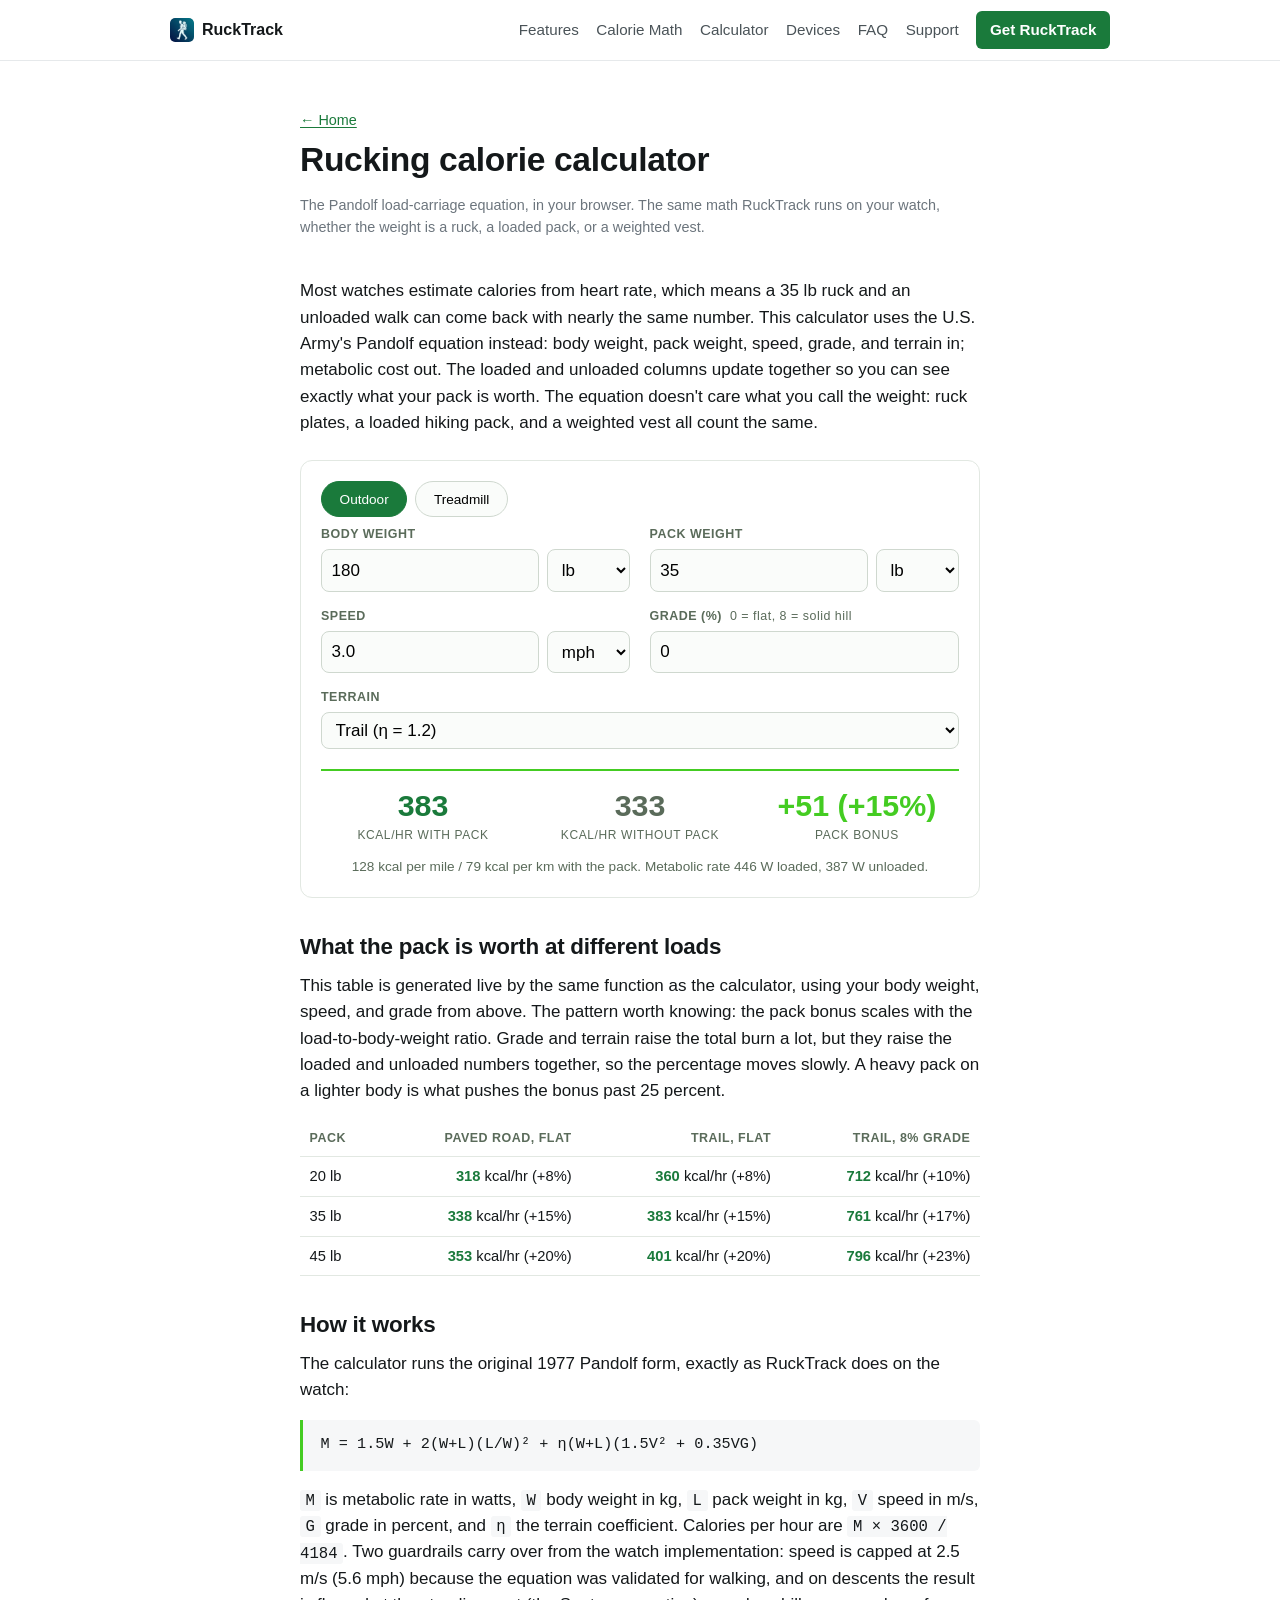
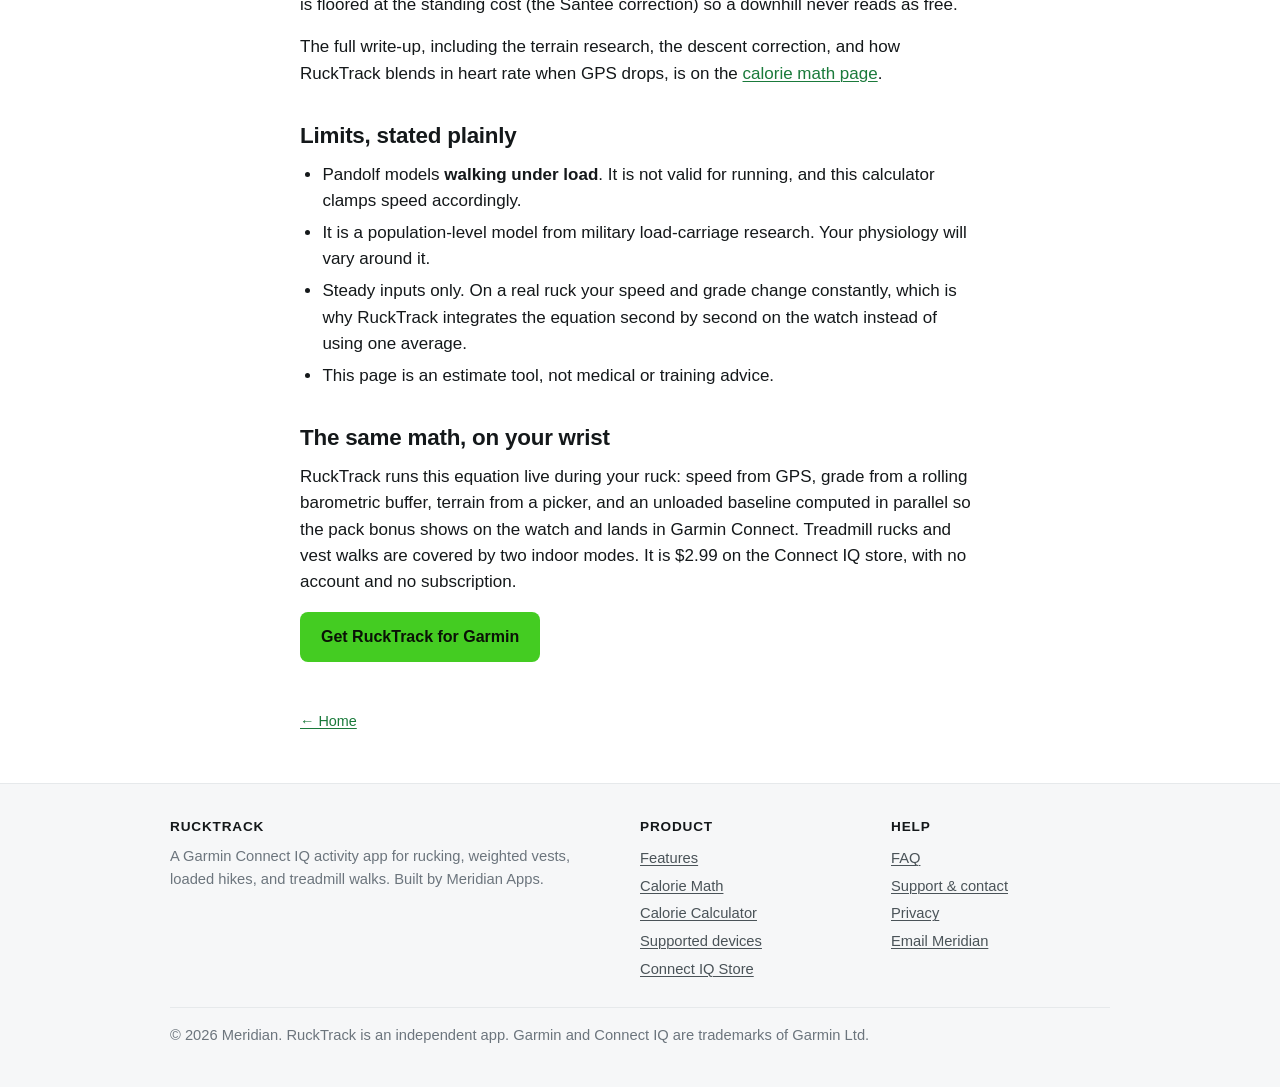
==== commit 31e19b57: "Fix calculator input alignment; add References section to calorie-math The calculator's input wrappe" ====
--- a/calculator.html
+++ b/calculator.html
@@ -39,7 +39,7 @@
 .calc-grid { display: grid; grid-template-columns: 1fr 1fr; gap: 0.9rem 1.2rem; }
 @media (max-width: 560px) { .calc-grid { grid-template-columns: 1fr; } }
 .calc label { display: block; font-size: 0.78rem; font-weight: 600; letter-spacing: 0.04em; text-transform: uppercase; color: #5a6b5a; margin-bottom: 0.3rem; }
-.calc .row { display: flex; gap: 0.5rem; }
+.calc .inrow { display: flex; gap: 0.5rem; }
 .calc input[type=number], .calc select { font: inherit; padding: 0.45rem 0.6rem; border: 1px solid #cfd8cf; border-radius: 8px; width: 100%; background: #fafcfa; }
 .calc input[type=number]:focus, .calc select:focus { outline: 2px solid var(--brand-glow); border-color: var(--brand-glow); }
 .calc .unit { flex: 0 0 5.2rem; }
@@ -93,21 +93,21 @@
   <div class="calc-grid">
     <div>
       <label for="bw">Body weight</label>
-      <div class="row">
+      <div class="inrow">
         <input type="number" id="bw" value="180" min="60" max="660" step="1">
         <select id="bwu" class="unit"><option value="lb" selected>lb</option><option value="kg">kg</option></select>
       </div>
     </div>
     <div>
       <label for="pw">Pack weight</label>
-      <div class="row">
+      <div class="inrow">
         <input type="number" id="pw" value="35" min="0" max="220" step="1">
         <select id="pwu" class="unit"><option value="lb" selected>lb</option><option value="kg">kg</option></select>
       </div>
     </div>
     <div>
       <label for="sp" id="spLabel">Speed</label>
-      <div class="row">
+      <div class="inrow">
         <input type="number" id="sp" value="3.0" min="0.5" max="6" step="0.1">
         <select id="spu" class="unit"><option value="mph" selected>mph</option><option value="kmh">km/h</option></select>
       </div>
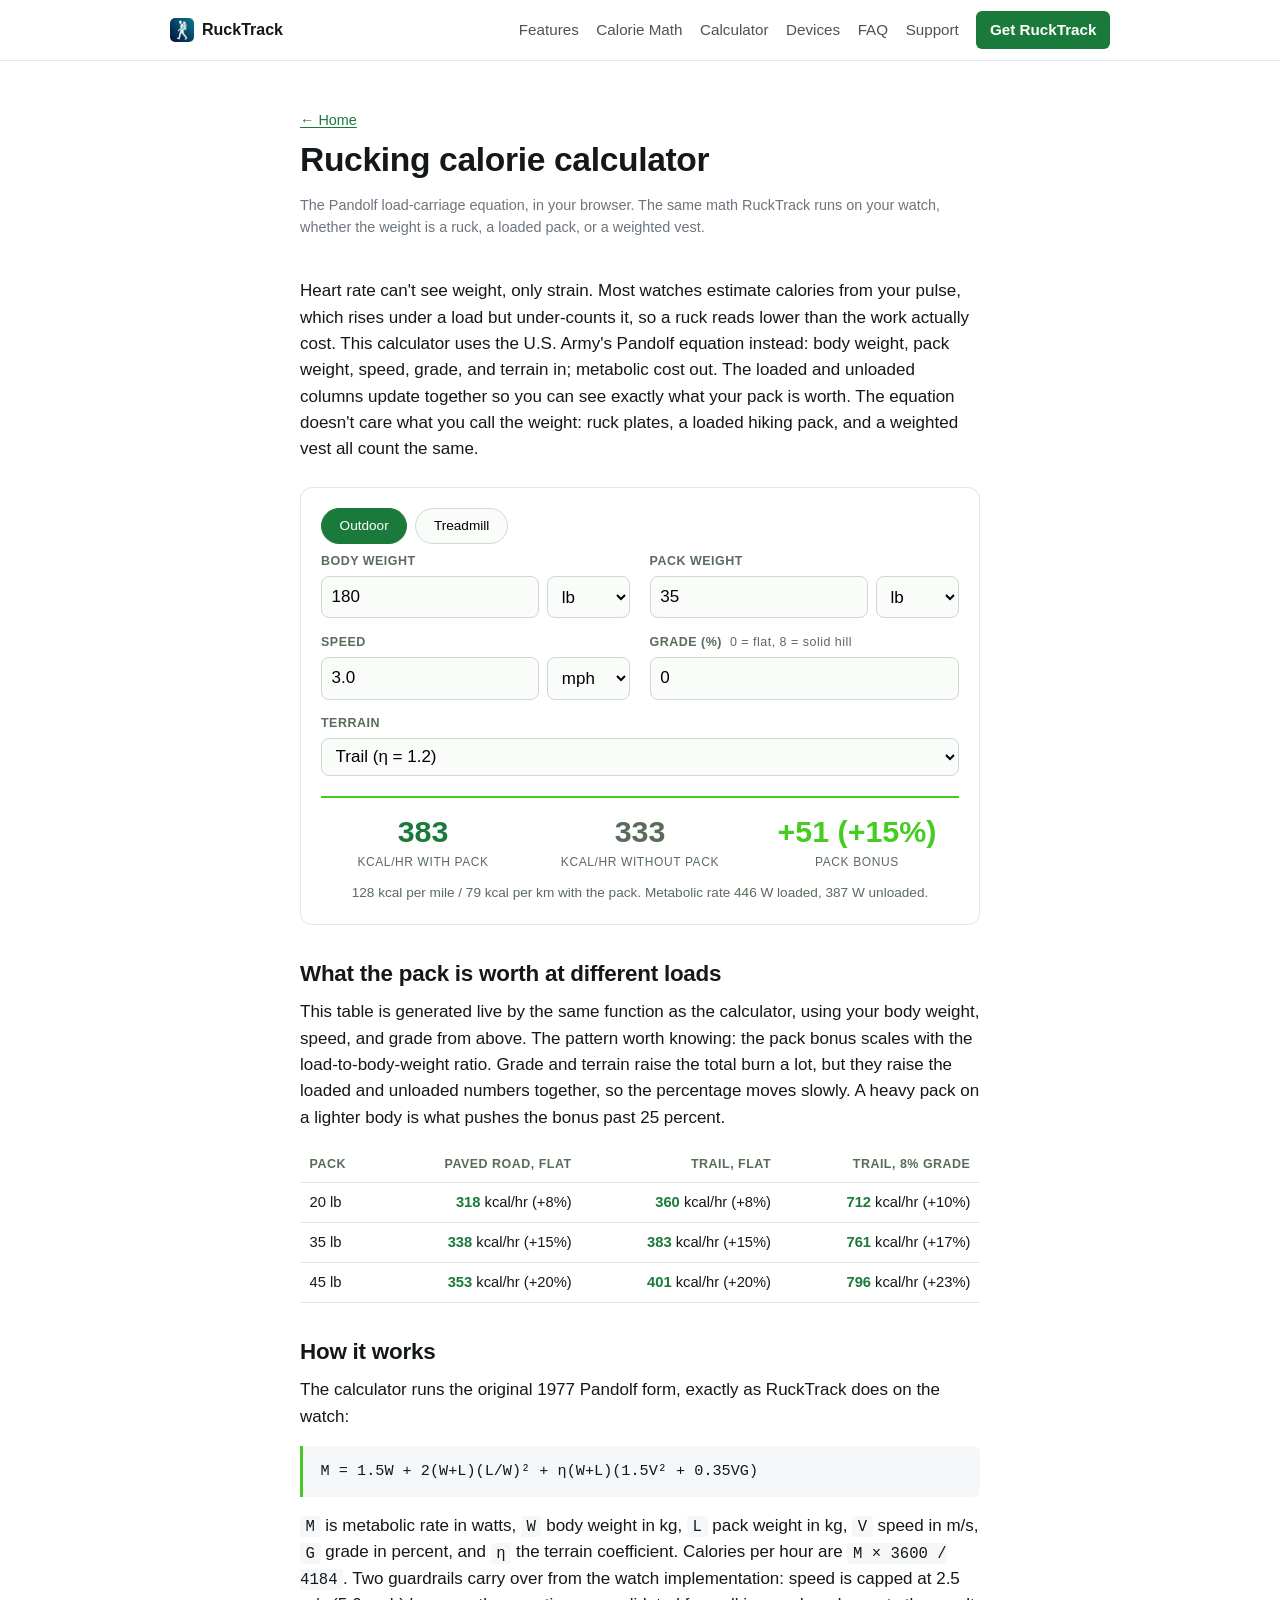
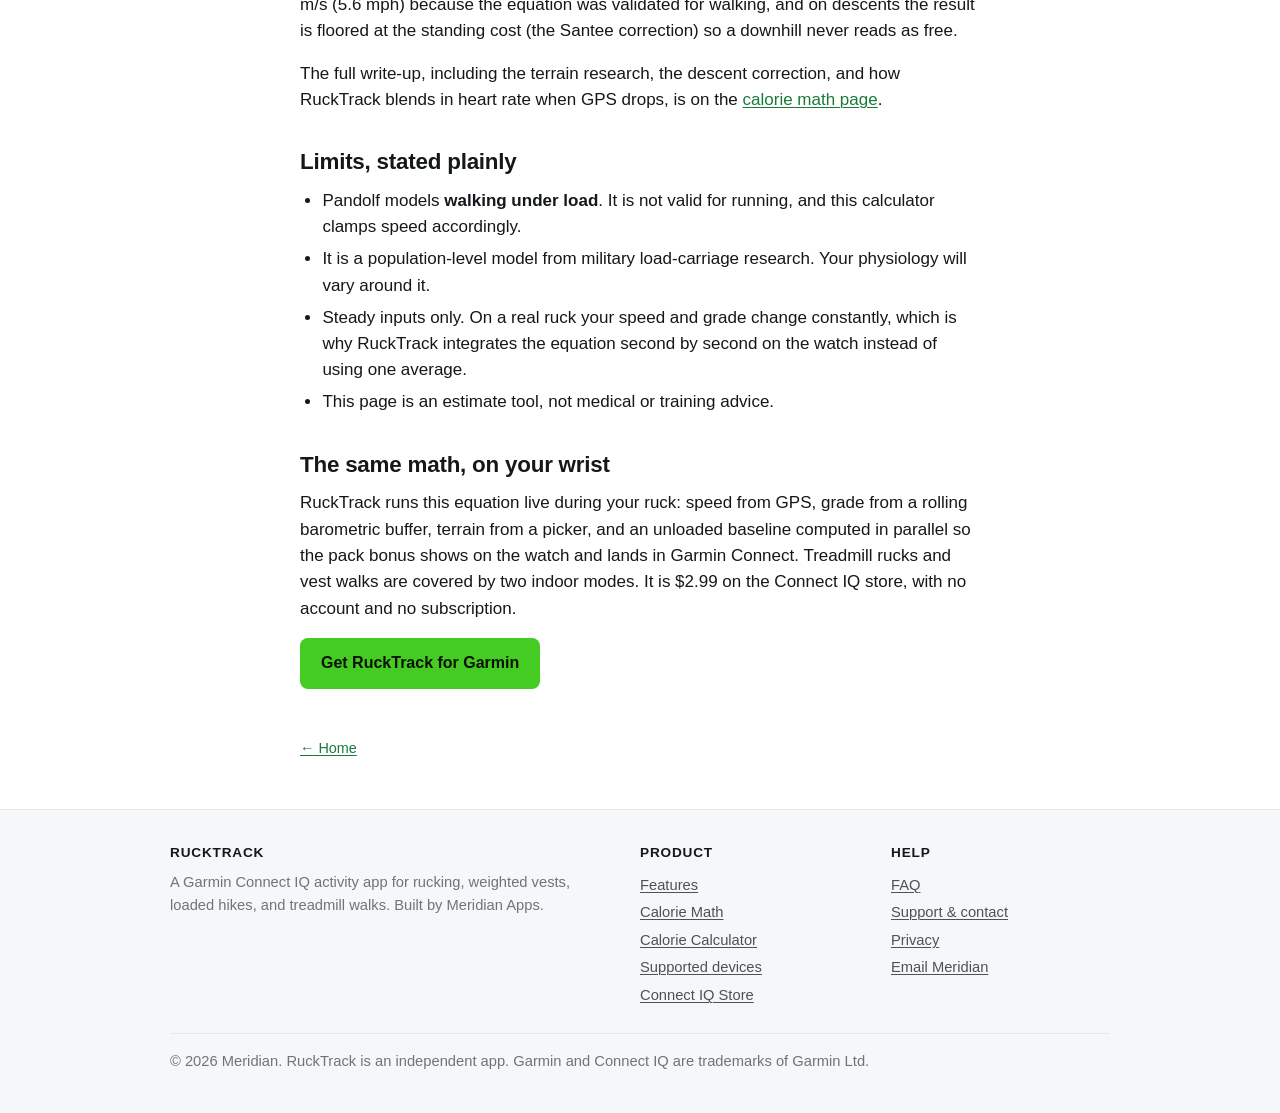
==== commit 0855ee68: "Calculator intro: mechanism-first framing, drop the 'nearly the same number' line Aligns with the st" ====
--- a/calculator.html
+++ b/calculator.html
@@ -81,7 +81,7 @@
 <p class="updated">The Pandolf load-carriage equation, in your browser. The same math RuckTrack runs on your watch, whether the weight is a ruck, a loaded pack, or a weighted vest.</p>
 </div>
 
-<p>Most watches estimate calories from heart rate, which means a 35 lb ruck and an unloaded walk can come back with nearly the same number. This calculator uses the U.S. Army's Pandolf equation instead: body weight, pack weight, speed, grade, and terrain in; metabolic cost out. The loaded and unloaded columns update together so you can see exactly what your pack is worth. The equation doesn't care what you call the weight: ruck plates, a loaded hiking pack, and a weighted vest all count the same.</p>
+<p>Heart rate can't see weight, only strain. Most watches estimate calories from your pulse, which rises under a load but under-counts it, so a ruck reads lower than the work actually cost. This calculator uses the U.S. Army's Pandolf equation instead: body weight, pack weight, speed, grade, and terrain in; metabolic cost out. The loaded and unloaded columns update together so you can see exactly what your pack is worth. The equation doesn't care what you call the weight: ruck plates, a loaded hiking pack, and a weighted vest all count the same.</p>
 
 <div class="calc" id="calc">
   <div class="calc-mode" role="tablist" aria-label="Mode">
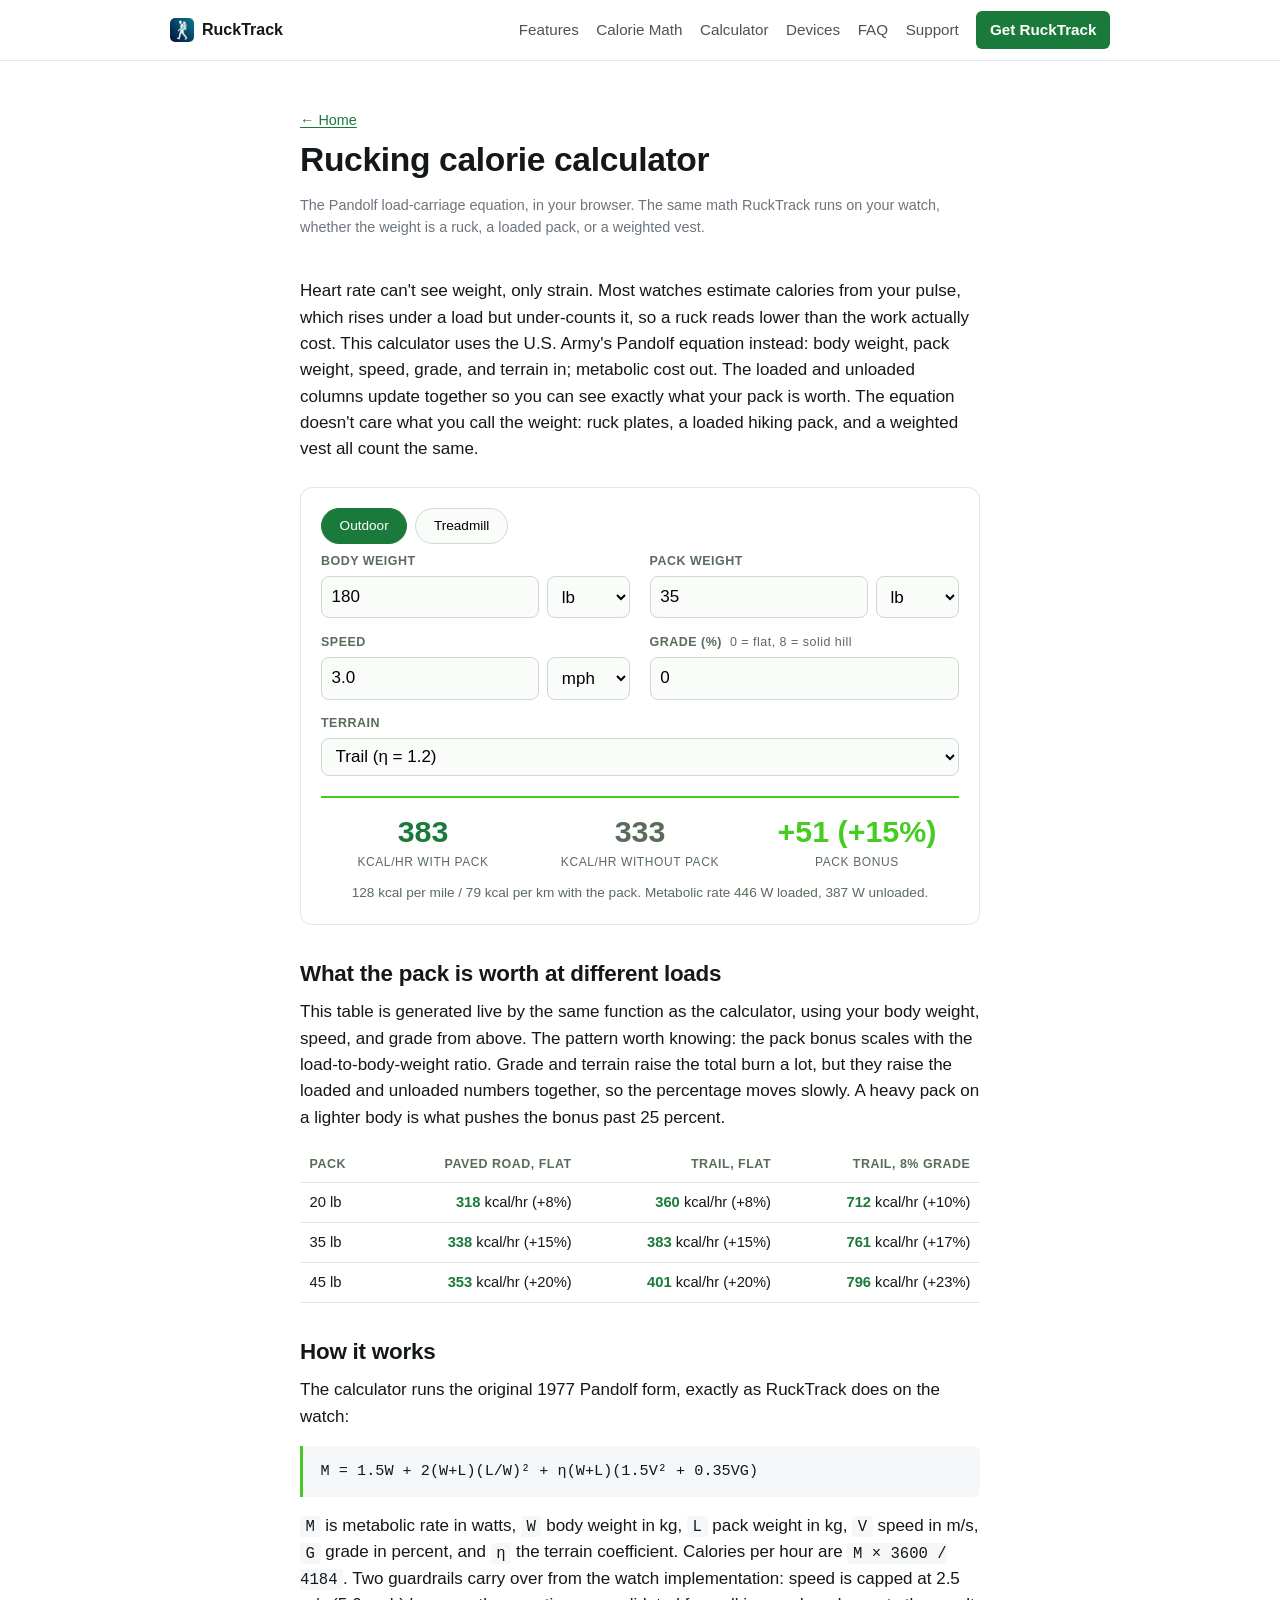
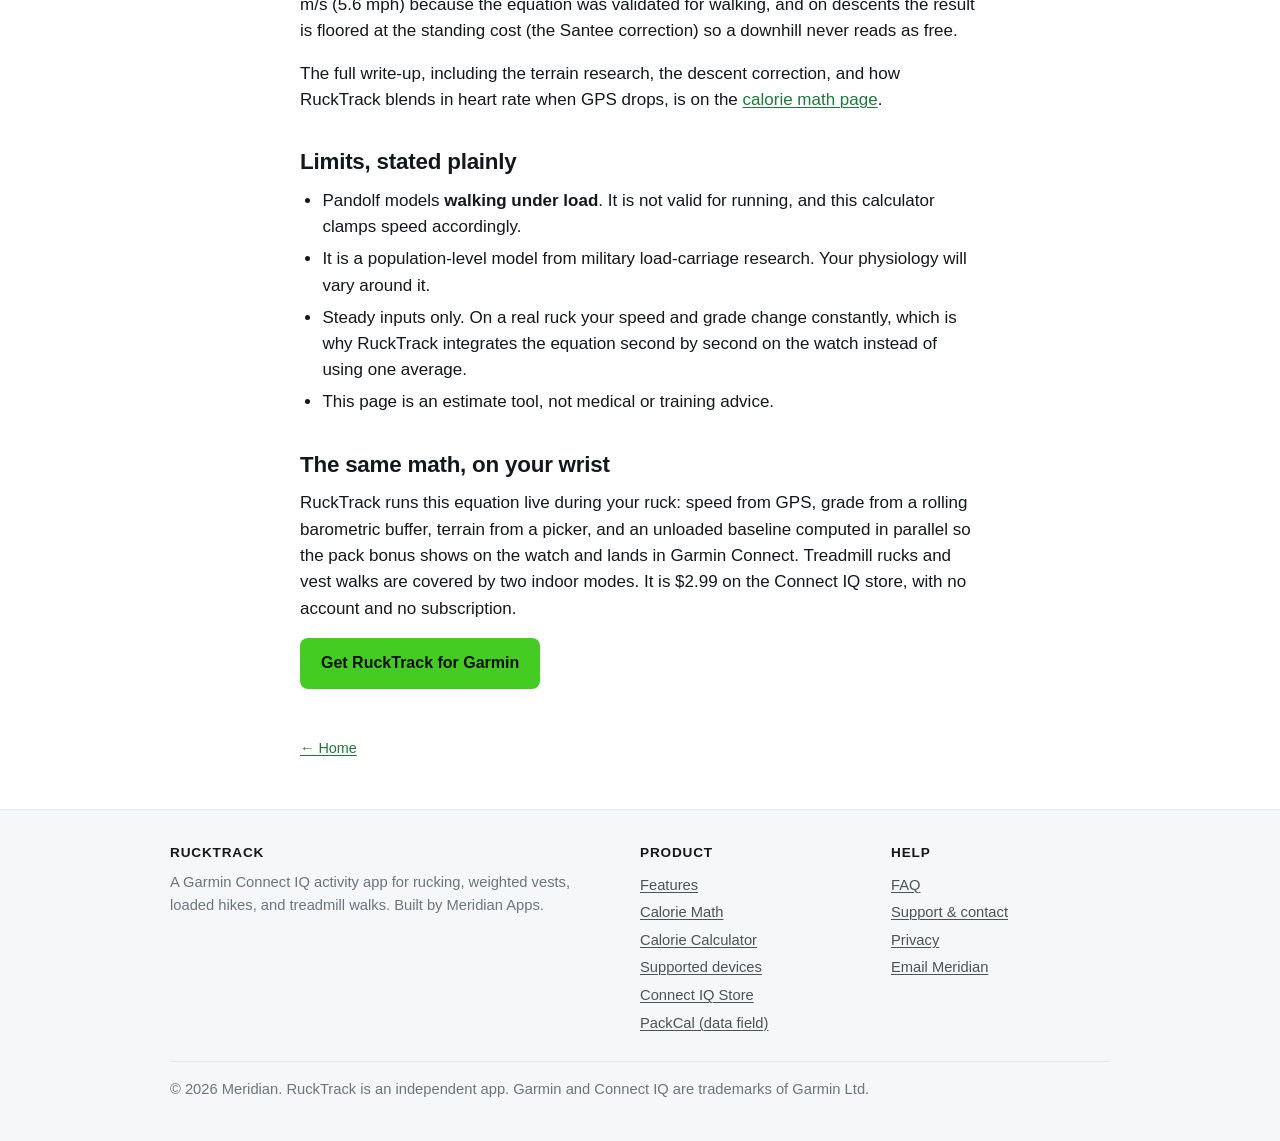
==== commit 5e1e2c7e: "links: cross-link to PackCal (footer + companion mentions) PackCal is live. Add a 'PackCal (data fie" ====
--- a/calculator.html
+++ b/calculator.html
@@ -184,6 +184,7 @@
           <li><a href="calculator.html">Calorie Calculator</a></li>
           <li><a href="devices.html">Supported devices</a></li>
           <li><a href="https://apps.garmin.com/apps/201e9e43-f33c-4b56-b3f5-8a67184e3d1c">Connect IQ Store</a></li>
+          <li><a href="https://meridian-apps.github.io/packcal-docs/">PackCal (data field)</a></li>
         </ul>
       </div>
       <div>
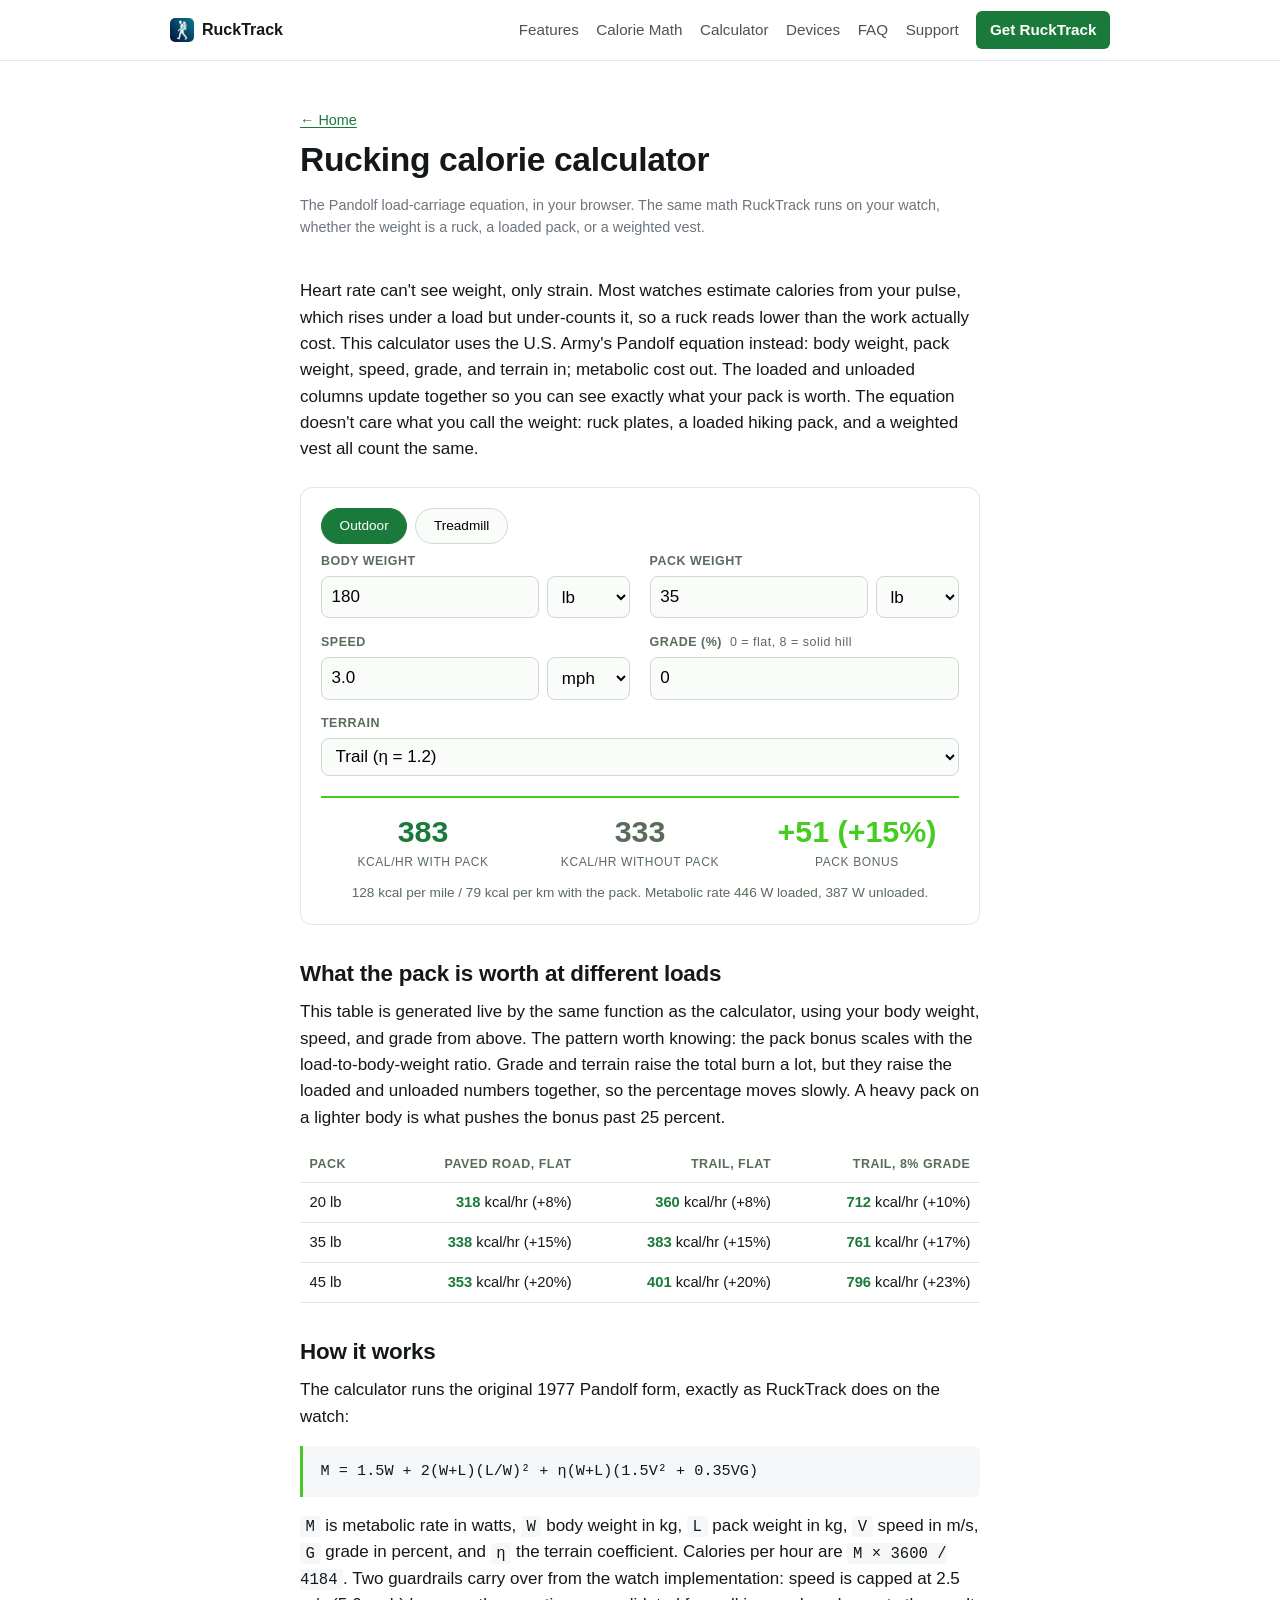
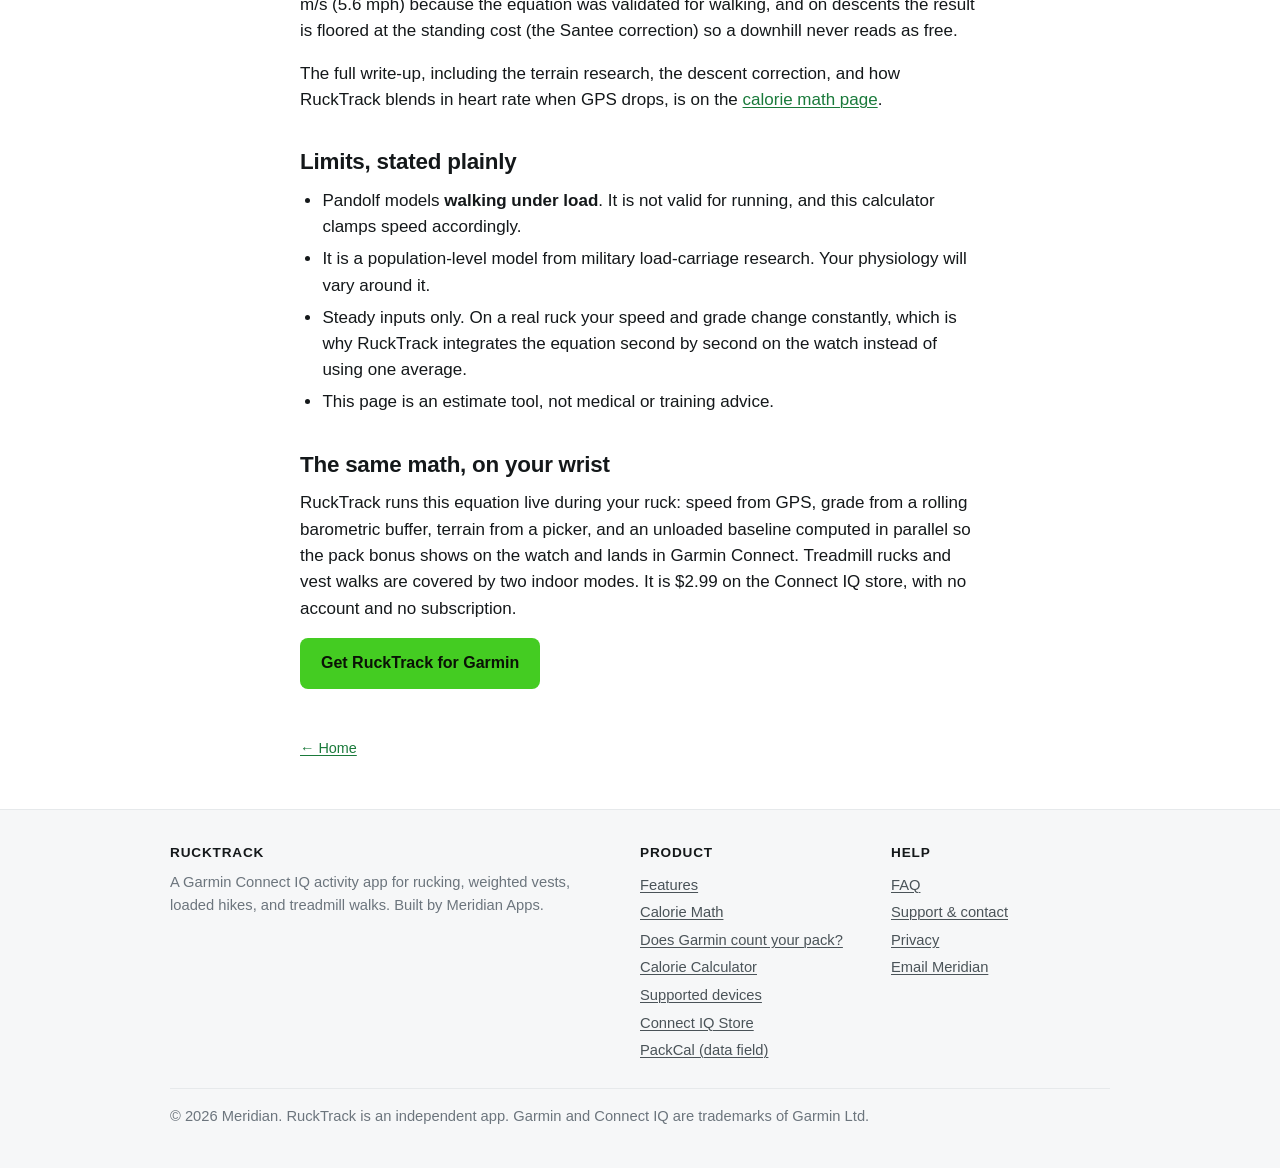
==== commit d49b458b: "Link garmin-ruck-calories from footer (all pages) + homepage calorie section" ====
--- a/calculator.html
+++ b/calculator.html
@@ -181,6 +181,7 @@
         <ul>
           <li><a href="features.html">Features</a></li>
           <li><a href="calorie-math.html">Calorie Math</a></li>
+          <li><a href="garmin-ruck-calories.html">Does Garmin count your pack?</a></li>
           <li><a href="calculator.html">Calorie Calculator</a></li>
           <li><a href="devices.html">Supported devices</a></li>
           <li><a href="https://apps.garmin.com/apps/201e9e43-f33c-4b56-b3f5-8a67184e3d1c">Connect IQ Store</a></li>
